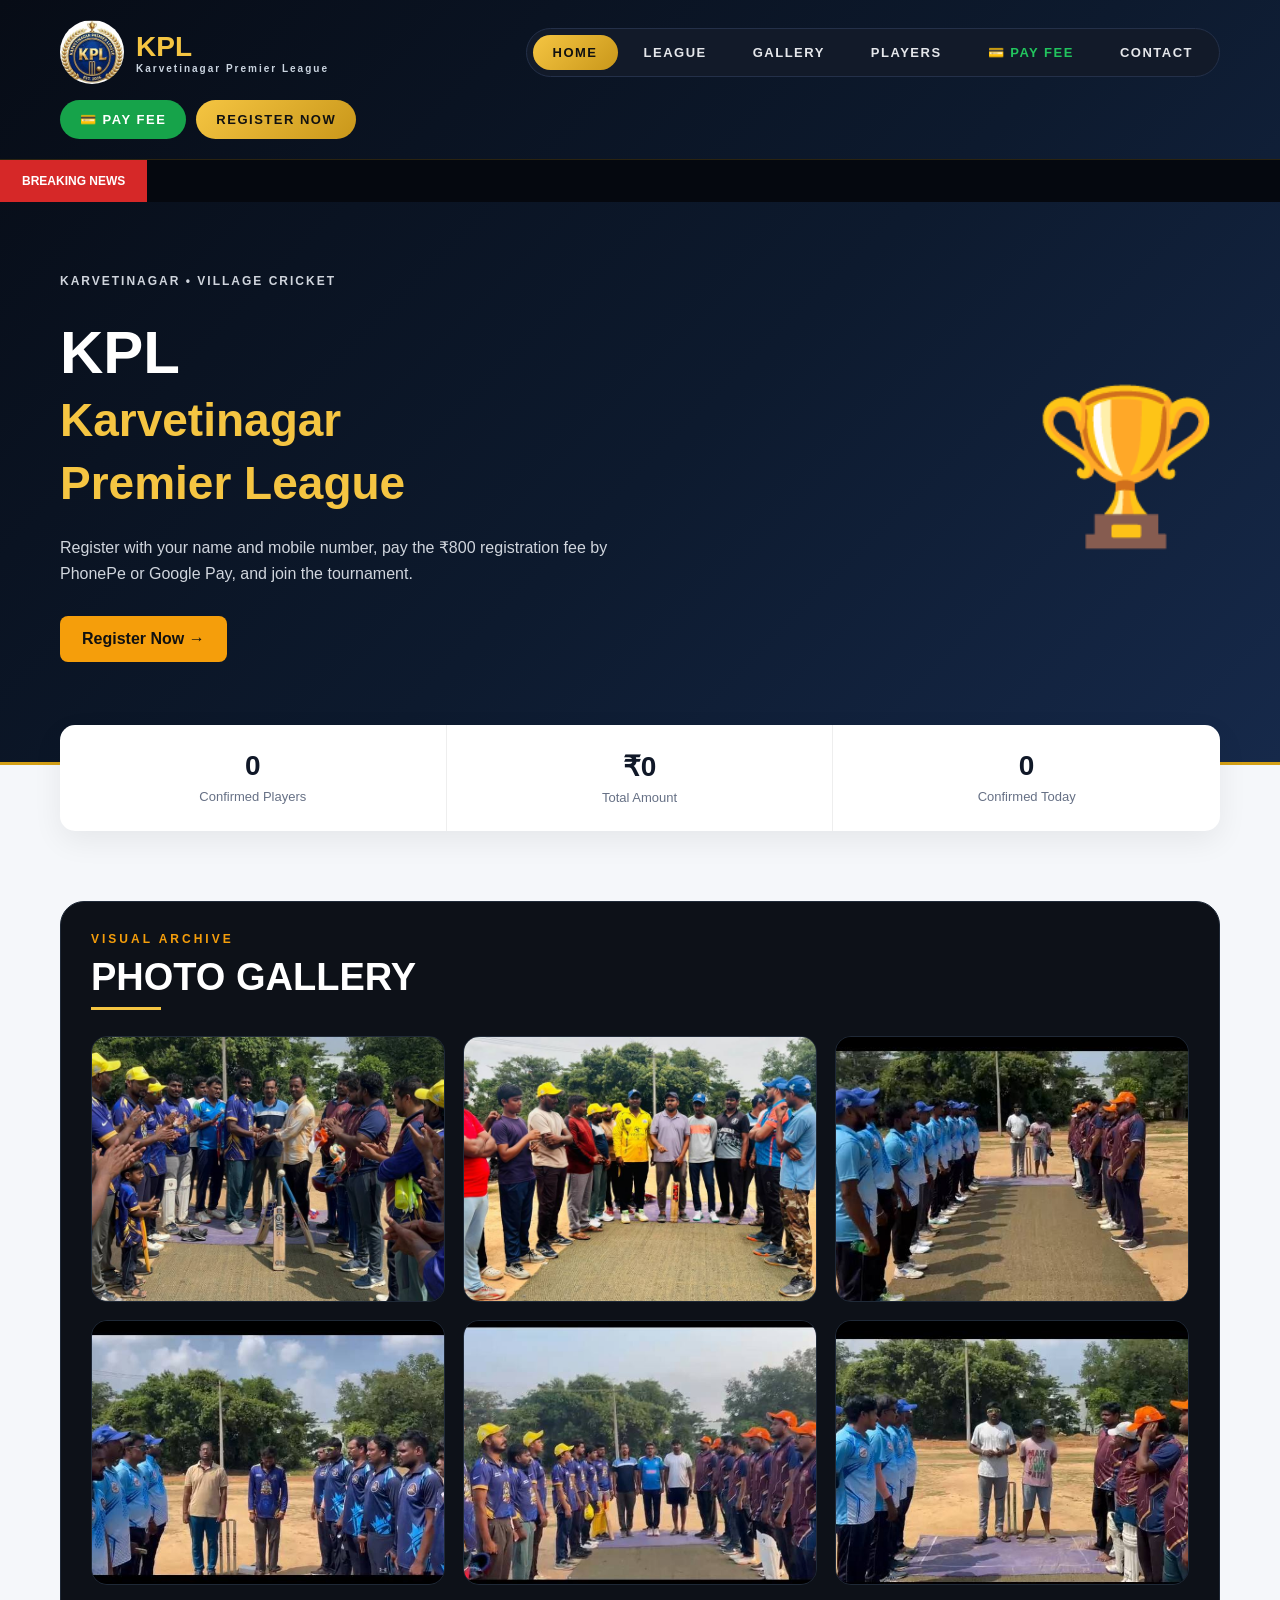
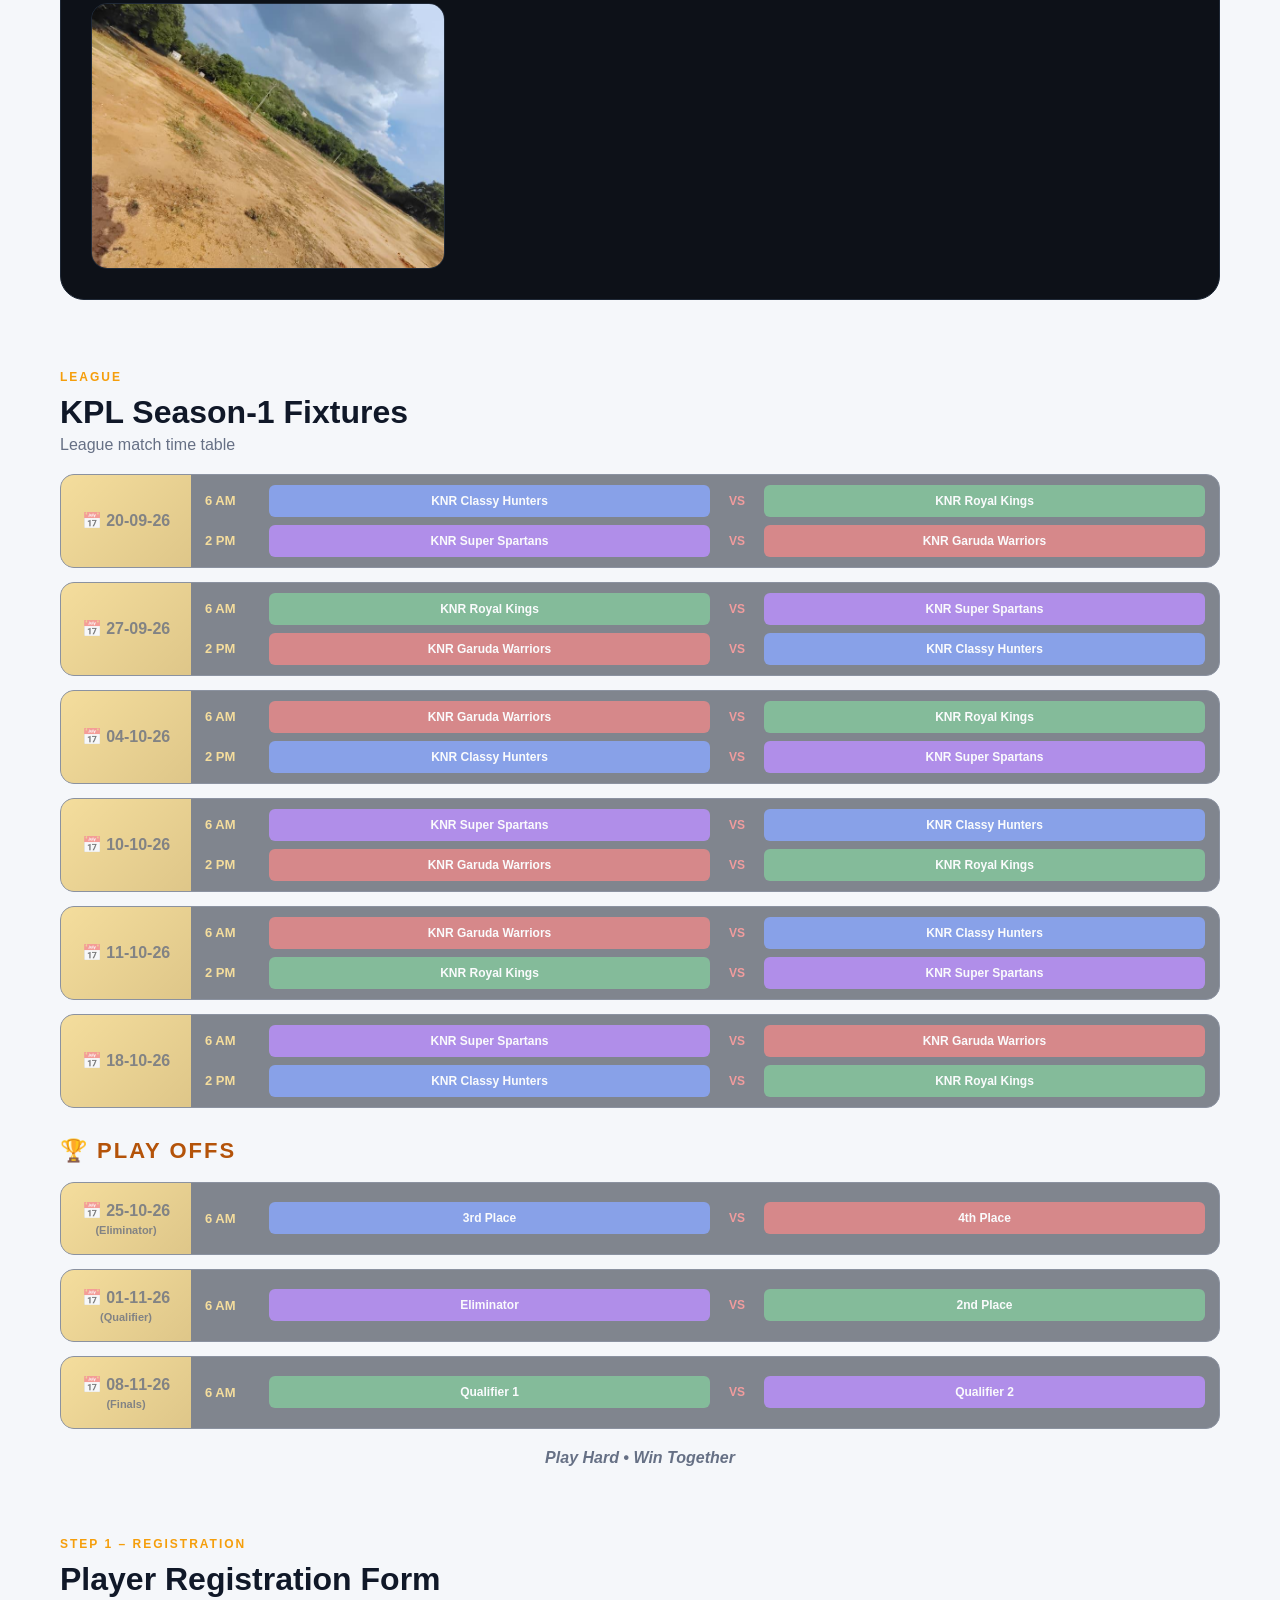
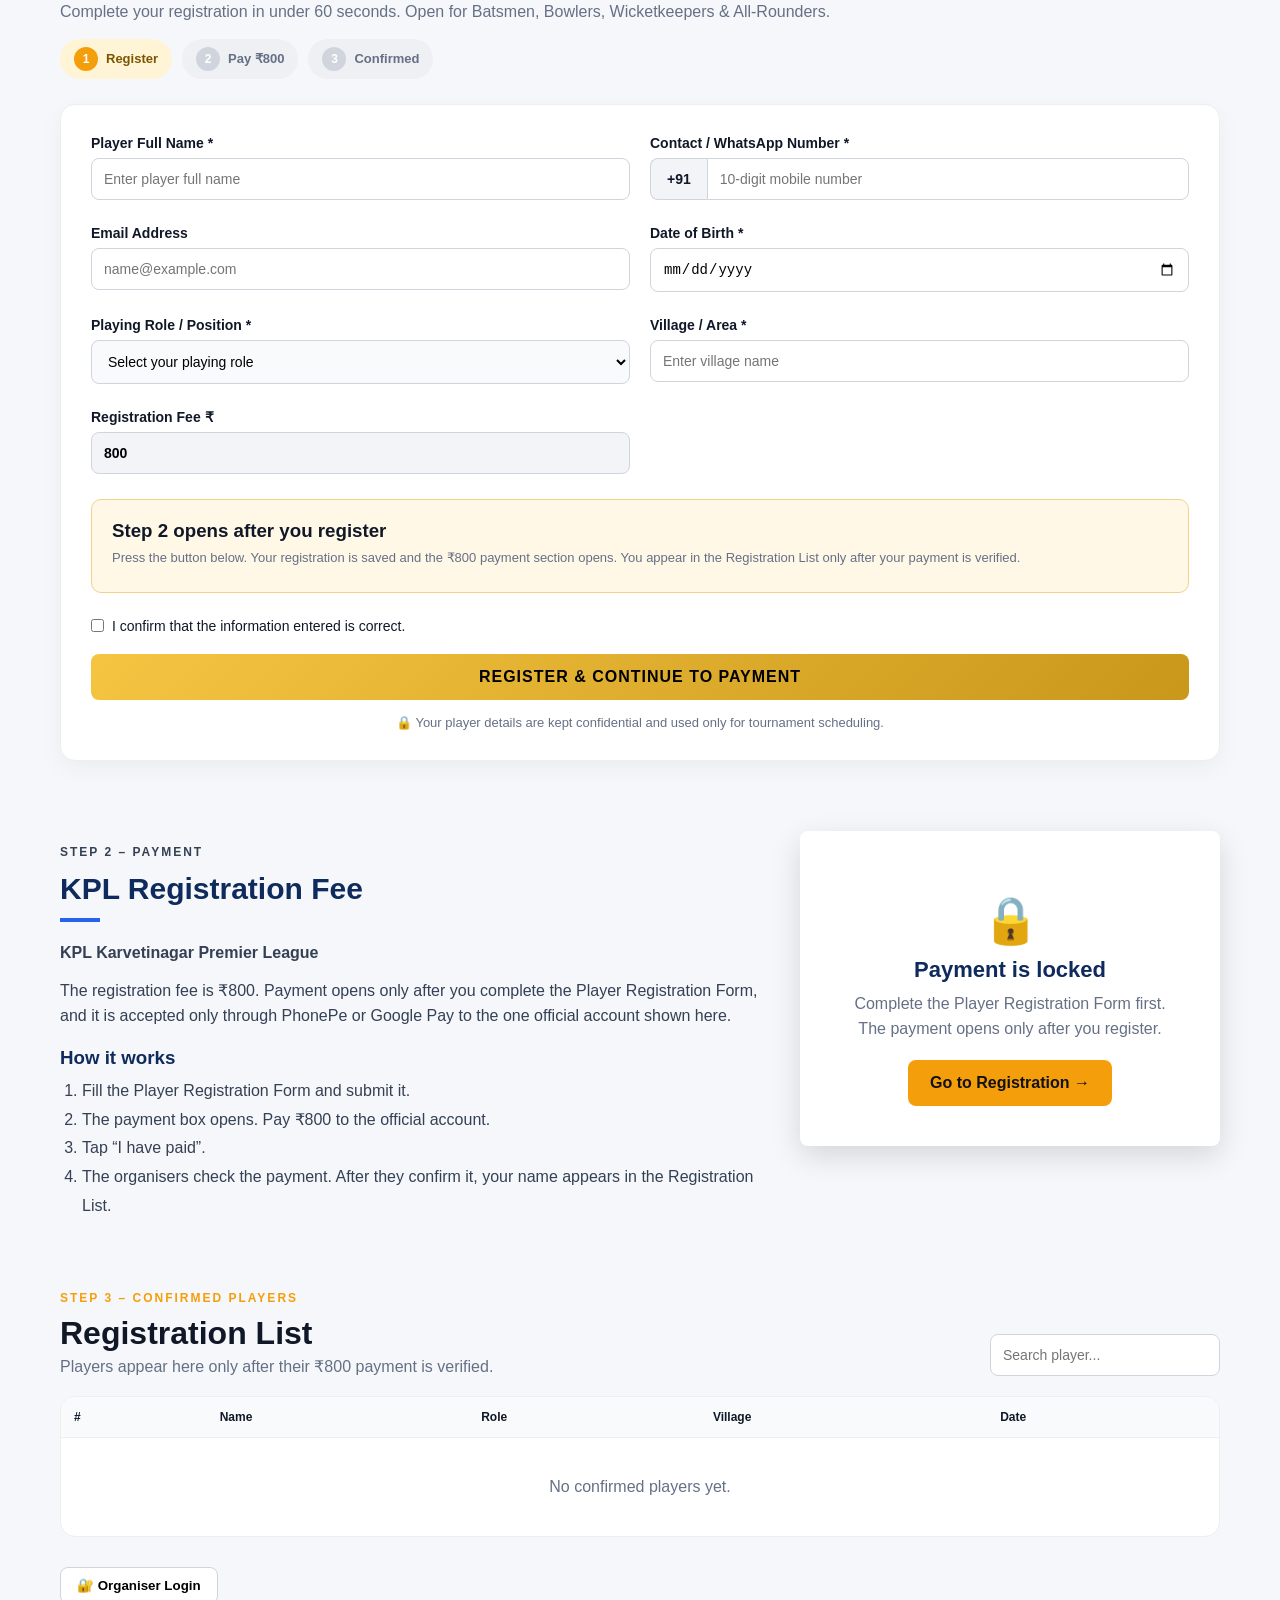
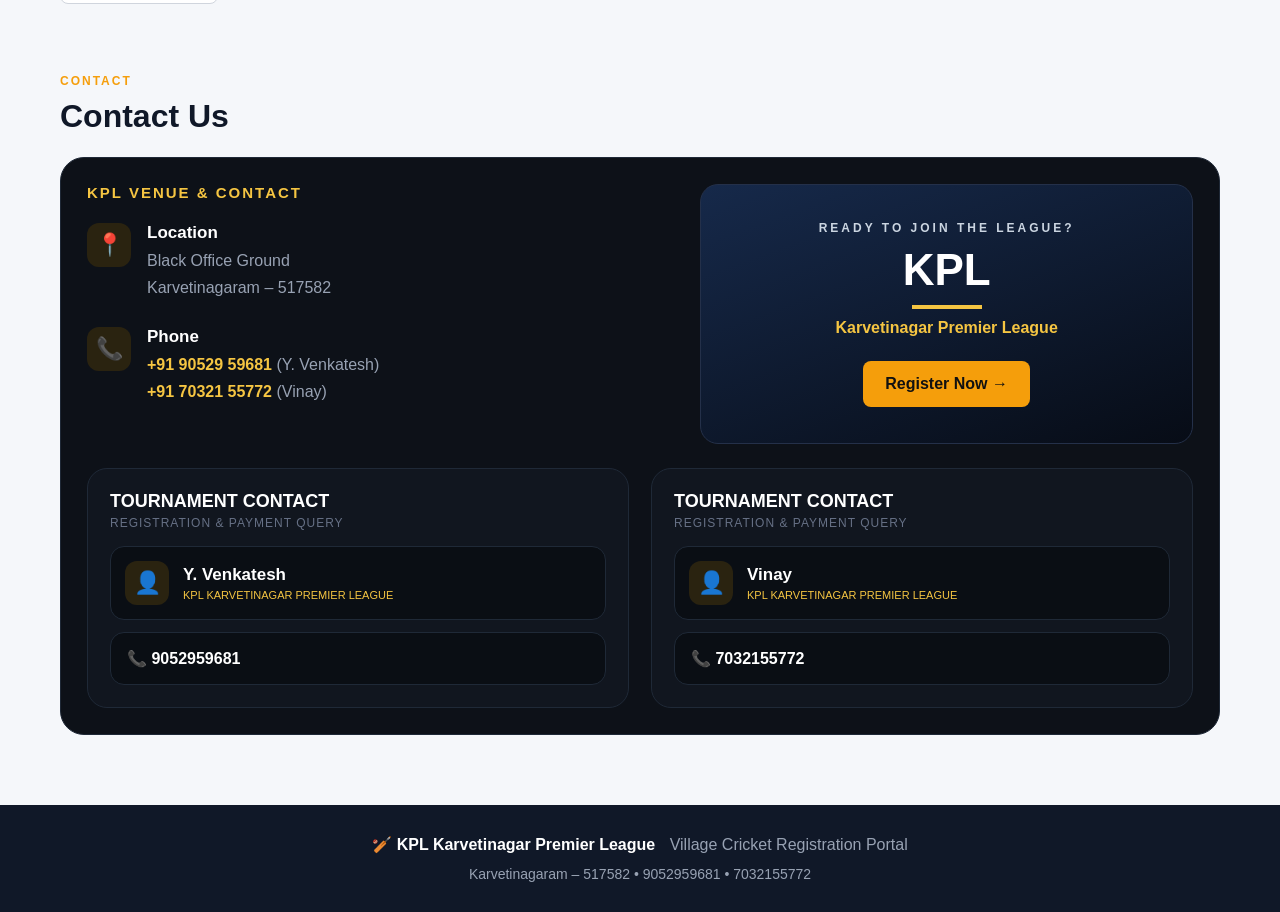
==== index.html @ 41bec718 "Add files via upload" ====
<!DOCTYPE html>
<html lang="en">
<head>
  <meta charset="UTF-8">
  <meta name="viewport" content="width=device-width, initial-scale=1.0">
  <title>KPL Karvetinagar Premier League</title>
  <meta name="description" content="KPL Karvetinagar Premier League - village cricket tournament registration, fixtures and photo gallery.">
  <meta name="theme-color" content="#070c16">
  <link rel="preconnect" href="https://cdnjs.cloudflare.com" crossorigin>
  <link rel="preconnect" href="https://cdn.jsdelivr.net" crossorigin>
  <link rel="stylesheet" href="styles.css">
</head>

<body>

<a class="skip" href="#register">Skip to registration</a>

<noscript>
  <p style="padding:14px;background:#fee2e2;color:#7f1d1d;text-align:center">
    Please turn on JavaScript to use the registration and payment pages.
  </p>
</noscript>

<header class="hero" id="top">
  <nav>
    <div class="logo">
      <img class="logo-img" src="[data-uri]" alt="KPL logo">
      <div>
        <span>KPL</span>
        <small>Karvetinagar Premier League</small>
      </div>
    </div>

    <div class="menu">
      <a href="#top" class="active">HOME</a>
      <a href="#league">LEAGUE</a>
      <a href="#gallery">GALLERY</a>
      <a href="#players">PLAYERS</a>
      <a href="#payment" class="pay-link">💳 PAY FEE</a>
      <a href="#contact">CONTACT</a>
    </div>

    <div class="nav-actions">
      <a href="#payment" class="nav-btn pay">💳 PAY FEE</a>
      <a href="#register" class="nav-btn">REGISTER NOW</a>
    </div>
  </nav>

  <div class="ticker">
    <span class="ticker-label">BREAKING NEWS</span>
    <div class="ticker-track">
      <span>KPL Karvetinagar Premier League registrations are open. Registration fee ₹800. Register now and join the tournament!</span>
    </div>
  </div>

  <div class="hero-content">
    <div>
      <p class="tag">KARVETINAGAR • VILLAGE CRICKET</p>

      <h1>
        KPL<br>
        <span>Karvetinagar<br>Premier League</span>
      </h1>

      <p>
        Register with your name and mobile number, pay the
        ₹800 registration fee by PhonePe or Google Pay,
        and join the tournament.
      </p>

      <a href="#register" class="btn">Register Now →</a>
    </div>

    <div class="trophy">🏆</div>
  </div>
</header>


<main>

  <!-- Statistics -->

  <section class="stats">

    <div>
      <strong id="playerCount">0</strong>
      <span>Confirmed Players</span>
    </div>

    <div>
      <strong id="totalAmount">₹0</strong>
      <span>Total Amount</span>
    </div>

    <div>
      <strong id="todayCount">0</strong>
      <span>Confirmed Today</span>
    </div>

  </section>


  <!-- Photo Gallery -->

  <section id="gallery" class="section">

    <div class="gallery-wrap">

      <p class="tag">VISUAL ARCHIVE</p>

      <h2>PHOTO GALLERY</h2>

      <div class="g-line"></div>

      <div class="gallery-grid" id="galleryGrid"></div>

    </div>

  </section>


  <!-- League Fixtures -->

  <section id="league" class="section fixtures">

    <p class="tag">LEAGUE</p>

    <h2>KPL Season-1 Fixtures</h2>

    <p class="description">League match time table</p>

    <div class="fx-list">
      <div class="fx-day" data-date="2026-09-20">
        <div class="fx-date">📅 20-09-26</div>
        <div class="fx-matches"><div class="match"><span class="time">6 AM</span><span class="team blue">KNR Classy Hunters</span><span class="vs">VS</span><span class="team green">KNR Royal Kings</span></div><div class="match"><span class="time">2 PM</span><span class="team purple">KNR Super Spartans</span><span class="vs">VS</span><span class="team red">KNR Garuda Warriors</span></div></div>
      </div>
      <div class="fx-day" data-date="2026-09-27">
        <div class="fx-date">📅 27-09-26</div>
        <div class="fx-matches"><div class="match"><span class="time">6 AM</span><span class="team green">KNR Royal Kings</span><span class="vs">VS</span><span class="team purple">KNR Super Spartans</span></div><div class="match"><span class="time">2 PM</span><span class="team red">KNR Garuda Warriors</span><span class="vs">VS</span><span class="team blue">KNR Classy Hunters</span></div></div>
      </div>
      <div class="fx-day" data-date="2026-10-04">
        <div class="fx-date">📅 04-10-26</div>
        <div class="fx-matches"><div class="match"><span class="time">6 AM</span><span class="team red">KNR Garuda Warriors</span><span class="vs">VS</span><span class="team green">KNR Royal Kings</span></div><div class="match"><span class="time">2 PM</span><span class="team blue">KNR Classy Hunters</span><span class="vs">VS</span><span class="team purple">KNR Super Spartans</span></div></div>
      </div>
      <div class="fx-day" data-date="2026-10-10">
        <div class="fx-date">📅 10-10-26</div>
        <div class="fx-matches"><div class="match"><span class="time">6 AM</span><span class="team purple">KNR Super Spartans</span><span class="vs">VS</span><span class="team blue">KNR Classy Hunters</span></div><div class="match"><span class="time">2 PM</span><span class="team red">KNR Garuda Warriors</span><span class="vs">VS</span><span class="team green">KNR Royal Kings</span></div></div>
      </div>
      <div class="fx-day" data-date="2026-10-11">
        <div class="fx-date">📅 11-10-26</div>
        <div class="fx-matches"><div class="match"><span class="time">6 AM</span><span class="team red">KNR Garuda Warriors</span><span class="vs">VS</span><span class="team blue">KNR Classy Hunters</span></div><div class="match"><span class="time">2 PM</span><span class="team green">KNR Royal Kings</span><span class="vs">VS</span><span class="team purple">KNR Super Spartans</span></div></div>
      </div>
      <div class="fx-day" data-date="2026-10-18">
        <div class="fx-date">📅 18-10-26</div>
        <div class="fx-matches"><div class="match"><span class="time">6 AM</span><span class="team purple">KNR Super Spartans</span><span class="vs">VS</span><span class="team red">KNR Garuda Warriors</span></div><div class="match"><span class="time">2 PM</span><span class="team blue">KNR Classy Hunters</span><span class="vs">VS</span><span class="team green">KNR Royal Kings</span></div></div>
      </div>
    </div>

    <h3 class="fx-title">🏆 PLAY OFFS</h3>

    <div class="fx-list">
      <div class="fx-day" data-date="2026-10-25">
        <div class="fx-date">📅 25-10-26<small>(Eliminator)</small></div>
        <div class="fx-matches"><div class="match"><span class="time">6 AM</span><span class="team blue">3rd Place</span><span class="vs">VS</span><span class="team red">4th Place</span></div></div>
      </div>
      <div class="fx-day" data-date="2026-11-01">
        <div class="fx-date">📅 01-11-26<small>(Qualifier)</small></div>
        <div class="fx-matches"><div class="match"><span class="time">6 AM</span><span class="team purple">Eliminator</span><span class="vs">VS</span><span class="team green">2nd Place</span></div></div>
      </div>
      <div class="fx-day" data-date="2026-11-08">
        <div class="fx-date">📅 08-11-26<small>(Finals)</small></div>
        <div class="fx-matches"><div class="match"><span class="time">6 AM</span><span class="team green">Qualifier 1</span><span class="vs">VS</span><span class="team purple">Qualifier 2</span></div></div>
      </div>
    </div>

    <p class="fx-foot">Play Hard • Win Together</p>

  </section>


  <!-- Registration -->

  <section id="register" class="section">

    <p class="tag">STEP 1 – REGISTRATION</p>

    <h2>Player Registration Form</h2>

    <p class="description">
      Complete your registration in under 60 seconds. Open for Batsmen, Bowlers, Wicketkeepers &amp; All-Rounders.
    </p>

    <ol class="stepper" aria-label="Registration steps">
      <li id="stepReg" class="active"><span>1</span> Register</li>
      <li id="stepPay"><span>2</span> Pay ₹800</li>
      <li id="stepDone"><span>3</span> Confirmed</li>
    </ol>


    <div class="card">

      <form id="registrationForm">

        <div class="form-grid">

          <div>
            <label for="name">Player Full Name *</label>
            <input type="text" id="name" placeholder="Enter player full name" autocomplete="name" maxlength="60" required>
            <small class="field-error" id="err-name"></small>
          </div>

          <div>
            <label for="mobile">Contact / WhatsApp Number *</label>
            <div class="phone-row">
              <span class="prefix">+91</span>
              <input type="tel" id="mobile" maxlength="12" inputmode="numeric" placeholder="10-digit mobile number" autocomplete="tel-national" required>
            </div>
            <small class="field-error" id="err-mobile"></small>
          </div>

          <div>
            <label for="email">Email Address</label>
            <input type="email" id="email" placeholder="name@example.com" autocomplete="email" maxlength="80">
            <small class="field-error" id="err-email"></small>
          </div>

          <div>
            <label for="dob">Date of Birth *</label>
            <input type="date" id="dob" autocomplete="bday" required>
            <small class="field-error" id="err-dob"></small>
          </div>

          <div>
            <label for="role">Playing Role / Position *</label>
            <select id="role" required>
              <option value="">Select your playing role</option>
              <option>Batsman</option>
              <option>Bowler</option>
              <option>Wicketkeeper</option>
              <option>All-Rounder</option>
            </select>
            <small class="field-error" id="err-role"></small>
          </div>

          <div>
            <label for="village">Village / Area *</label>
            <input type="text" id="village" placeholder="Enter village name" maxlength="60" required>
            <small class="field-error" id="err-village"></small>
          </div>

          <div>
            <label for="amount">Registration Fee ₹</label>
            <input type="number" id="amount" value="800" readonly>
          </div>

          <div class="hp" aria-hidden="true">
            <label for="website">Leave this empty</label>
            <input type="text" id="website" tabindex="-1" autocomplete="off">
          </div>

        </div>


        <div class="payment-box">

          <h3>Step 2 opens after you register</h3>

          <p>
            Press the button below. Your registration is saved and
            the ₹800 payment section opens. You appear in the
            Registration List only after your payment is verified.
          </p>

        </div>


        <label class="checkbox">

          <input
            type="checkbox"
            id="confirm"
            required
          >

          I confirm that the information entered
          is correct.

        </label>


        <button
          type="submit"
          class="submit-btn"
        >
          REGISTER &amp; CONTINUE TO PAYMENT
        </button>


        <p id="message" role="status" aria-live="polite"></p>

        <p class="privacy">🔒 Your player details are kept confidential and used only for tournament scheduling.</p>

      </form>

    </div>

  </section>


  <!-- Payment -->

  <section id="payment" class="section">

    <div class="pay-layout">

      <div class="pay-info">

        <p class="tag">STEP 2 – PAYMENT</p>
        <h2>KPL Registration Fee</h2>
        <div class="bar"></div>

        <p><strong>KPL Karvetinagar Premier League</strong></p>

        <p>
          The registration fee is ₹800. Payment opens only after
          you complete the Player Registration Form, and it is
          accepted only through PhonePe or Google Pay to the one
          official account shown here.
        </p>

        <h3>How it works</h3>

        <ol>
          <li>Fill the Player Registration Form and submit it.</li>
          <li>The payment box opens. Pay ₹800 to the official account.</li>
          <li>Tap “I have paid”.</li>
          <li>The organisers check the payment. After they confirm it,
              your name appears in the Registration List.</li>
        </ol>

      </div>


      <div class="pay-card">

        <div id="payLocked" class="pay-locked">
          <div class="lock">🔒</div>
          <h3>Payment is locked</h3>
          <p>Complete the Player Registration Form first. The payment opens only after you register.</p>
          <a href="#register" class="btn">Go to Registration →</a>
        </div>

        <div id="payOpen" class="hide">

          <h3>Payment Details</h3>
          <div class="bar"></div>

          <div class="pay-row">
            <label>Player</label>
            <input type="text" id="payName" readonly>
          </div>

          <div class="pay-row">
            <label>Phone</label>
            <input type="text" id="payPhone" readonly>
          </div>

          <div class="pay-row">
            <label>Amount</label>
            <input type="text" value="₹800.00" readonly>
          </div>

          <div class="pay-foot">
            <div class="pay-logos">
              <span>UPI</span>
              <span>PhonePe</span>
              <span>Google Pay</span>
            </div>
            <button type="button" id="payNow">Pay ₹800.00</button>
          </div>

          <div class="pay-alt">

            <p>Or pay with:</p>

            <div class="pay-buttons">
              <a href="#" id="payPhonePe" class="pay-btn phonepe">PhonePe</a>
              <a href="#" id="payGPay" class="pay-btn gpay">Google Pay</a>
            </div>

            <div class="qr-wrap">
              <img src="[data-uri]" alt="PhonePe QR - K VANITHA" width="160" height="160">
              <p>
                Account: <strong>K VANITHA</strong><br>
                UPI ID: <strong>9100399367@axl</strong>
                <button type="button" id="copyUpi" class="copy-btn">Copy</button><br>
                Amount: <strong>₹800</strong>
              </p>
            </div>

            <div class="utr-box">
              <label for="payUtr">Transaction ID / UTR *</label>
              <input type="text" id="payUtr" placeholder="Shown in PhonePe / Google Pay after payment" maxlength="30" autocomplete="off">
              <small class="field-error" id="err-payUtr"></small>
            </div>

            <button type="button" id="paidBtn" class="paid-btn">✅ I have paid ₹800</button>

          </div>

        </div>

        <div id="payDone" class="hide pay-locked">
          <div class="lock">✅</div>
          <h3 id="payDoneTitle">Payment submitted</h3>
          <p id="payDoneText"></p>
          <button type="button" id="newBtn" class="btn plain">Register another player</button>
        </div>

      </div>

    </div>

  </section>


  <!-- Registered Players -->

  <section id="players" class="section">

    <div class="list-header">

      <div>
        <p class="tag">STEP 3 – CONFIRMED PLAYERS</p>
        <h2>Registration List</h2>
        <p class="description">Players appear here only after their ₹800 payment is verified.</p>
      </div>

      <div class="actions">
        <input type="text" id="search" placeholder="Search player...">
      </div>

    </div>

    <div class="table-card">

      <table>
        <thead>
          <tr>
            <th>#</th>
            <th>Name</th>
            <th>Role</th>
            <th>Village</th>
            <th>Date</th>
          </tr>
        </thead>
        <tbody id="playerTable"></tbody>
      </table>

      <div id="empty">No confirmed players yet.</div>

    </div>


    <div class="org-box">

      <button type="button" id="orgBtn" class="org-btn">🔐 Organiser Login</button>

      <div id="orgPanel" class="hide">

        <h3>Organiser: verify payments</h3>
        <p class="description">Click “Confirm Paid” only after you see the ₹800 payment in your PhonePe / Google Pay app.</p>

        <div class="table-card">
          <table>
            <thead>
              <tr>
                <th>Name</th>
                <th>Mobile</th>
                <th>Village</th>
                <th>Role</th>
                <th>UTR</th>
                <th>Status</th>
                <th>Action</th>
              </tr>
            </thead>
            <tbody id="orgTable"></tbody>
          </table>
          <div id="orgEmpty">No registrations yet.</div>
        </div>

        <div class="org-actions">
          <button type="button" id="exportBtn" class="org-btn">Export CSV</button>
          <button type="button" id="orgLogout" class="org-btn">Logout</button>
        </div>

      </div>

    </div>

  </section>


  <!-- Contact -->

  <section id="contact" class="section">

    <p class="tag">CONTACT</p>

    <h2>Contact Us</h2>

    <div class="contact-wrap">

      <div class="contact-top">

        <div class="contact-info">

          <h3>KPL VENUE &amp; CONTACT</h3>

          <div class="c-item">
            <span class="c-icon">📍</span>
            <div>
              <strong>Location</strong>
              <p>Black Office Ground<br>Karvetinagaram – 517582</p>
            </div>
          </div>

          <div class="c-item">
            <span class="c-icon">📞</span>
            <div>
              <strong>Phone</strong>
              <p>
                <a href="tel:+919052959681">+91 90529 59681</a> (Y. Venkatesh)<br>
                <a href="tel:+917032155772">+91 70321 55772</a> (Vinay)
              </p>
            </div>
          </div>

        </div>

        <div class="contact-cta">
          <p>READY TO JOIN THE LEAGUE?</p>
          <h3>KPL</h3>
          <div class="cta-line"></div>
          <span>Karvetinagar Premier League</span>
          <a href="#register" class="btn">Register Now →</a>
        </div>

      </div>

      <div class="contact-people">

        <div class="person-card">
          <h4>TOURNAMENT CONTACT</h4>
          <small>REGISTRATION &amp; PAYMENT QUERY</small>
          <div class="person"><span class="c-icon">👤</span><div><strong>Y. Venkatesh</strong><small>KPL KARVETINAGAR PREMIER LEAGUE</small></div></div>
          <a class="call" href="tel:+919052959681">📞 9052959681</a>
        </div>

        <div class="person-card">
          <h4>TOURNAMENT CONTACT</h4>
          <small>REGISTRATION &amp; PAYMENT QUERY</small>
          <div class="person"><span class="c-icon">👤</span><div><strong>Vinay</strong><small>KPL KARVETINAGAR PREMIER LEAGUE</small></div></div>
          <a class="call" href="tel:+917032155772">📞 7032155772</a>
        </div>

      </div>

    </div>

  </section>


</main>


<footer>

  🏏 <strong>KPL Karvetinagar Premier League</strong>

  <span>
    Village Cricket Registration Portal
  </span>

  <p class="contact-line">
    Karvetinagaram – 517582 • 9052959681 • 7032155772
  </p>

</footer>


<div id="lightbox" class="lightbox"><img id="lightboxImg" alt="KPL photo"></div>

<div id="confirmModal" class="modal hide" role="dialog" aria-modal="true" aria-labelledby="confirmTitle">
  <div class="modal-box">
    <h3 id="confirmTitle">Confirm</h3>
    <div id="confirmBody"></div>
    <div class="modal-actions">
      <button type="button" id="confirmNo" class="m-no">Cancel</button>
      <button type="button" id="confirmYes" class="m-yes">Confirm</button>
    </div>
  </div>
</div>

<div id="toast" class="toast" role="status" aria-live="polite">
  <svg class="toast-check" viewBox="0 0 52 52" aria-hidden="true">
    <circle cx="26" cy="26" r="23" fill="none" stroke="#22c55e" stroke-width="4"/>
    <path d="M15 27l8 8 15-17" fill="none" stroke="#22c55e" stroke-width="4" stroke-linecap="round" stroke-linejoin="round"/>
  </svg>
  <div>
    <strong id="toastTitle"></strong>
    <span id="toastText"></span>
  </div>
</div>

<script src="gallery.js"></script>
<script src="main.js"></script>
<script src="ux.js"></script>

</body>
</html>
---- styles.css ----
* {
  box-sizing: border-box;
  margin: 0;
  padding: 0;
}

body {
  font-family: Arial, sans-serif;
  background: #f5f7fa;
  color: #101828;
}


/* HERO */

.hero {
  background: linear-gradient(
    135deg,
    #08111f,
    #1b3048,
    #294d68
  );

  color: white;
}

nav {
  max-width: 1200px;
  margin: auto;

  padding: 20px;

  display: flex;
  justify-content: space-between;
  align-items: center;
}

.logo {
  font-size: 24px;
  font-weight: bold;
}

.logo span {
  font-size: 28px;
}

.logo small {
  display: block;

  margin-left: 35px;

  font-size: 10px;

  letter-spacing: 2px;

  color: #cbd5e1;
}

.nav-btn {
  background: #f59e0b;

  color: #111;

  padding: 12px 20px;

  border-radius: 8px;

  text-decoration: none;

  font-weight: bold;
}


.hero-content {
  max-width: 1200px;

  margin: auto;

  padding: 70px 20px 100px;

  display: flex;

  justify-content: space-between;

  align-items: center;
}

.tag {
  color: #f59e0b;

  font-size: 12px;

  font-weight: bold;

  letter-spacing: 2px;

  margin-bottom: 10px;
}

.hero h1 {
  font-size: 65px;

  line-height: 1;

  margin-bottom: 25px;
}

.hero h1 span {
  color: #fbbf24;
}

.hero-content p {
  max-width: 600px;

  color: #d0d5dd;

  line-height: 1.6;

  margin-bottom: 30px;
}

.btn {
  display: inline-block;

  background: #f59e0b;

  color: #111;

  padding: 14px 22px;

  border-radius: 8px;

  text-decoration: none;

  font-weight: bold;
}

.trophy {
  font-size: 150px;
}


/* MAIN */

main {
  max-width: 1200px;

  margin: auto;

  padding: 0 20px 70px;
}


/* STATS */

.stats {
  margin-top: -40px;

  background: white;

  border-radius: 15px;

  display: grid;

  grid-template-columns: repeat(3, 1fr);

  box-shadow: 0 10px 30px #0001;
}

.stats div {
  text-align: center;

  padding: 25px;

  border-right: 1px solid #eee;
}

.stats div:last-child {
  border: none;
}

.stats strong {
  display: block;

  font-size: 28px;

  margin-bottom: 5px;
}

.stats span {
  color: #667085;

  font-size: 13px;
}


/* SECTION */

.section {
  padding-top: 70px;
}

.section h2 {
  font-size: 32px;

  margin-bottom: 5px;
}

.description {
  color: #667085;
}


/* CARD */

.card {
  background: white;

  padding: 30px;

  border-radius: 15px;

  margin-top: 25px;

  border: 1px solid #eee;

  box-shadow: 0 8px 25px #0000000b;
}


/* FORM */

.form-grid {
  display: grid;

  grid-template-columns: 1fr 1fr;

  gap: 20px;
}

.form-grid .full {
  grid-column: 1 / -1;
}

label {
  display: block;

  font-weight: bold;

  font-size: 14px;

  margin-bottom: 7px;
}

input {
  width: 100%;

  padding: 12px;

  border: 1px solid #d0d5dd;

  border-radius: 8px;

  outline: none;

  font-size: 14px;
}

input:focus {
  border-color: #f59e0b;
}


/* PAYMENT */

.payment-box {
  background: #fff8e7;

  border: 1px solid #f2d28a;

  border-radius: 10px;

  padding: 20px;

  margin: 25px 0;
}

.payment-box h3 {
  margin-bottom: 8px;
}

.payment-box p {
  color: #667085;

  font-size: 13px;

  margin-bottom: 7px;
}

.payment-box strong {
  color: #9a6700;

  font-size: 13px;
}


.checkbox {
  display: flex;

  align-items: center;

  gap: 8px;

  font-weight: normal;

  margin-bottom: 20px;
}

.checkbox input {
  width: auto;
}


.submit-btn {
  width: 100%;

  padding: 14px;

  background: #f59e0b;

  border: none;

  border-radius: 8px;

  font-weight: bold;

  font-size: 16px;

  cursor: pointer;
}


/* MESSAGE */

#message {
  text-align: center;

  margin-top: 15px;

  font-weight: bold;
}


/* LIST */

.list-header {
  display: flex;

  justify-content: space-between;

  align-items: end;

  gap: 20px;
}

.actions {
  display: flex;

  gap: 8px;
}

.actions input {
  min-width: 230px;
}

.actions button {
  padding: 10px 14px;

  border: 1px solid #ddd;

  background: white;

  border-radius: 8px;

  font-weight: bold;

  cursor: pointer;
}

.actions .danger {
  color: #dc2626;
}


/* TABLE */

.table-card {
  background: white;

  margin-top: 20px;

  border-radius: 15px;

  overflow: auto;

  border: 1px solid #eee;
}

table {
  width: 100%;

  border-collapse: collapse;

  min-width: 950px;
}

th,
td {
  padding: 13px;

  border-bottom: 1px solid #eee;

  text-align: left;

  font-size: 13px;
}

th {
  background: #f8fafc;

  font-size: 12px;
}

.delete {
  background: #fee2e2;

  color: #b91c1c;

  border: none;

  padding: 6px 10px;

  border-radius: 6px;

  cursor: pointer;
}

#empty {
  text-align: center;

  padding: 40px;

  color: #667085;
}


/* FOOTER */

footer {
  background: #101828;

  color: white;

  text-align: center;

  padding: 30px;
}

footer span {
  color: #98a2b3;

  margin-left: 10px;
}


/* MOBILE */

@media (max-width: 700px) {

  .hero-content {
    padding: 50px 20px 80px;
  }

  .hero h1 {
    font-size: 44px;
  }

  .trophy {
    display: none;
  }

  .stats {
    grid-template-columns: 1fr;
  }

  .stats div {
    border-right: none;

    border-bottom: 1px solid #eee;
  }

  .form-grid {
    grid-template-columns: 1fr;
  }

  .form-grid .full {
    grid-column: auto;
  }

  .card {
    padding: 20px;
  }

  .list-header {
    display: block;
  }

  .actions {
    margin-top: 15px;
  }

  .actions input {
    min-width: 0;
  }

}

input[readonly] {
  background: #f2f4f7;
  font-weight: bold;
  cursor: not-allowed;
}

.pay-buttons {
  display: flex;
  gap: 10px;
  flex-wrap: wrap;
  margin: 12px 0;
}

.pay-btn {
  flex: 1;
  min-width: 150px;
  text-align: center;
  padding: 12px;
  border-radius: 8px;
  font-weight: bold;
  text-decoration: none;
  color: white;
}

.pay-btn.phonepe { background: #5f259f; }
.pay-btn.gpay { background: #1a73e8; }

.qr-wrap {
  display: flex;
  align-items: center;
  gap: 16px;
  margin: 14px 0;
  flex-wrap: wrap;
}

.qr-wrap img {
  background: white;
  padding: 6px;
  border-radius: 10px;
  border: 1px solid #eee;
}

.upi-box {
  margin: 14px 0;
  font-size: 15px;
  line-height: 1.7;
}


/* ===== DARK NAVY + GOLD HEADER ===== */

html { scroll-behavior: smooth; }

.hero {
  background: linear-gradient(135deg, #070c16, #0d1a2e 55%, #16294a);
  border-bottom: 3px solid #d4a017;
}

nav {
  gap: 16px;
  flex-wrap: wrap;
}

.logo span { color: #f5c542; }

.menu {
  display: flex;
  gap: 6px;
  background: #121a29;
  border: 1px solid #243049;
  border-radius: 999px;
  padding: 6px;
}

.menu a {
  color: #e5e7eb;
  text-decoration: none;
  font-size: 13px;
  font-weight: bold;
  letter-spacing: 1.5px;
  padding: 10px 20px;
  border-radius: 999px;
}

.menu a.active,
.menu a:hover {
  background: linear-gradient(135deg, #f5c542, #c9971a);
  color: #111;
}

.nav-btn {
  background: linear-gradient(135deg, #f5c542, #c9971a);
  border-radius: 999px;
  letter-spacing: 1.5px;
  font-size: 13px;
}

.ticker {
  display: flex;
  align-items: center;
  background: #05080f;
  border-top: 1px solid #2a2310;
  overflow: hidden;
}

.ticker-label {
  background: #d62828;
  color: white;
  font-weight: bold;
  font-size: 12px;
  padding: 14px 22px;
  white-space: nowrap;
  z-index: 1;
}

.ticker-track {
  flex: 1;
  overflow: hidden;
  white-space: nowrap;
}

.ticker-track span {
  display: inline-block;
  padding-left: 100%;
  color: #f1f5f9;
  font-style: italic;
  font-weight: bold;
  font-size: 14px;
  animation: tick 22s linear infinite;
}

@keyframes tick {
  to { transform: translateX(-100%); }
}

.hero h1 {
  font-size: 60px;
  line-height: 1.05;
}

.hero h1 span {
  color: #f5c542;
  font-size: 46px;
}

@media (max-width: 700px) {
  .menu { order: 3; width: 100%; justify-content: center; }
  .menu a { padding: 9px 12px; letter-spacing: 1px; }
  .hero h1 { font-size: 46px; }
  .hero h1 span { font-size: 32px; }
}


/* ===== LEAGUE FIXTURES ===== */

.fixtures .description { margin-bottom: 20px; }

.fx-list {
  display: grid;
  gap: 14px;
  margin-top: 18px;
}

.fx-day {
  display: grid;
  grid-template-columns: 130px 1fr;
  background: #0d1524;
  border: 1px solid #243049;
  border-radius: 14px;
  overflow: hidden;
}

.fx-date {
  background: linear-gradient(135deg, #f5c542, #c9971a);
  color: #111;
  font-weight: bold;
  padding: 18px 12px;
  display: flex;
  flex-direction: column;
  justify-content: center;
  align-items: center;
  text-align: center;
}

.fx-date small {
  font-size: 11px;
  margin-top: 4px;
}

.fx-matches {
  padding: 10px 14px;
  display: grid;
  gap: 8px;
}

.match {
  display: grid;
  grid-template-columns: 56px 1fr 38px 1fr;
  gap: 8px;
  align-items: center;
}

.time {
  color: #f5c542;
  font-weight: bold;
  font-size: 13px;
}

.vs {
  color: #ef4444;
  font-weight: bold;
  font-size: 12px;
  text-align: center;
}

.team {
  color: white;
  font-weight: bold;
  font-size: 12px;
  text-align: center;
  padding: 9px 6px;
  border-radius: 6px;
}

.team.blue { background: #1d4ed8; }
.team.green { background: #15803d; }
.team.purple { background: #6d28d9; }
.team.red { background: #b91c1c; }

.fx-title {
  margin-top: 30px;
  color: #b45309;
  font-size: 22px;
  letter-spacing: 2px;
}

.fx-foot {
  text-align: center;
  margin-top: 20px;
  font-style: italic;
  font-weight: bold;
  color: #667085;
}

.fx-day.past { opacity: .5; }

@media (max-width: 700px) {
  .fx-day { grid-template-columns: 1fr; }
  .fx-date { flex-direction: row; gap: 8px; padding: 10px; }
  .match { grid-template-columns: 50px 1fr 30px 1fr; gap: 5px; }
  .team { font-size: 10px; padding: 8px 3px; }
}


/* ===== REGISTRATION FORM ===== */

.phone-row { display: flex; }

.prefix {
  padding: 12px 16px;
  background: #f2f4f7;
  border: 1px solid #d0d5dd;
  border-right: none;
  border-radius: 8px 0 0 8px;
  font-weight: bold;
  font-size: 14px;
}

.phone-row input { border-radius: 0 8px 8px 0; }

select {
  width: 100%;
  padding: 12px;
  border: 1px solid #d0d5dd;
  border-radius: 8px;
  font-size: 14px;
  background: #f8fafc;
  outline: none;
}

select:focus { border-color: #f59e0b; }

.submit-btn {
  background: linear-gradient(135deg, #f5c542, #c9971a);
  text-transform: uppercase;
  letter-spacing: 1px;
}

.privacy {
  text-align: center;
  color: #667085;
  font-size: 13px;
  margin-top: 12px;
}


/* ===== PAYMENT DETAILS ===== */

.pay-layout {
  display: grid;
  grid-template-columns: 1fr 420px;
  gap: 40px;
  align-items: start;
}

.pay-info h2 { font-size: 30px; color: #0f2a5c; }
.pay-info h3 { margin: 18px 0 8px; color: #0f2a5c; }
.pay-info p { line-height: 1.6; margin-top: 12px; color: #344054; }
.pay-info ul, .pay-info ol { margin-left: 22px; line-height: 1.8; color: #344054; }

.bar {
  width: 40px;
  height: 4px;
  background: #2563eb;
  margin: 12px 0 18px;
}

.pay-card {
  background: white;
  border-radius: 8px;
  box-shadow: 0 10px 30px #0002;
  padding: 26px 26px 0;
  overflow: hidden;
}

.pay-card h3 { font-size: 22px; color: #0f2a5c; }

.pay-row {
  display: grid;
  grid-template-columns: 90px 1fr;
  align-items: center;
  gap: 10px;
  margin-bottom: 16px;
}

.pay-row label {
  font-weight: normal;
  color: #667085;
  margin: 0;
}

.pay-row input[readonly] { cursor: default; }

.pay-msg {
  color: #dc2626;
  font-size: 13px;
  min-height: 16px;
}

.pay-foot {
  display: flex;
  align-items: stretch;
  justify-content: space-between;
  background: #f4f6f9;
  margin: 10px -26px 0;
}

.pay-logos {
  display: flex;
  align-items: center;
  gap: 8px;
  padding: 0 16px;
  flex-wrap: wrap;
}

.pay-logos span {
  font-size: 11px;
  font-weight: bold;
  color: #475467;
  border: 1px solid #d0d5dd;
  border-radius: 4px;
  padding: 3px 6px;
  background: white;
}

.pay-foot button {
  border: none;
  background: linear-gradient(135deg, #f5c542, #c9971a);
  color: #111;
  font-size: 17px;
  font-weight: bold;
  padding: 20px 28px;
  cursor: pointer;
}

.pay-alt {
  padding: 18px 0 22px;
  font-size: 14px;
}

.pay-alt .pay-buttons { margin: 8px 0; }

@media (max-width: 800px) {
  .pay-layout { grid-template-columns: 1fr; gap: 24px; }
  .pay-row { grid-template-columns: 1fr; gap: 4px; }
  .pay-foot { flex-direction: column; }
  .pay-logos { padding: 12px 16px; }
}


/* ===== NAV: PAY FEE + REGISTER ===== */

.nav-actions {
  display: flex;
  gap: 10px;
  align-items: center;
}

.menu a.pay-link { color: #22c55e; }
.menu a.pay-link:hover { color: #111; }

.nav-btn.pay {
  background: #16a34a;
  color: white;
}

.contact-line {
  margin-top: 12px;
  color: #98a2b3;
  font-size: 14px;
}

@media (max-width: 700px) {
  .menu { flex-wrap: wrap; border-radius: 18px; }
  .nav-actions { width: 100%; justify-content: center; }
}


/* ===== CONTACT ===== */

.contact-wrap {
  background: #0d1118;
  border: 1px solid #1f2937;
  border-radius: 24px;
  padding: 26px;
  margin-top: 22px;
  color: #e5e7eb;
}

.contact-top {
  display: grid;
  grid-template-columns: 1.2fr 1fr;
  gap: 22px;
}

.contact-info h3 {
  color: #f5c542;
  letter-spacing: 2px;
  font-size: 15px;
  margin-bottom: 22px;
}

.c-item {
  display: flex;
  gap: 16px;
  margin-bottom: 26px;
}

.c-icon {
  font-size: 22px;
  width: 44px;
  height: 44px;
  flex: none;
  display: flex;
  align-items: center;
  justify-content: center;
  background: #2a2310;
  border-radius: 12px;
}

.c-item strong,
.person strong {
  color: white;
  font-size: 17px;
}

.c-item p {
  color: #98a2b3;
  line-height: 1.7;
  margin-top: 4px;
}

.c-item a { color: #f5c542; text-decoration: none; font-weight: bold; }

.contact-cta {
  border-radius: 18px;
  background: linear-gradient(160deg, #16294a, #070c16);
  border: 1px solid #243049;
  text-align: center;
  padding: 36px 20px;
  display: flex;
  flex-direction: column;
  align-items: center;
  justify-content: center;
  gap: 10px;
}

.contact-cta p {
  letter-spacing: 3px;
  font-size: 12px;
  font-weight: bold;
  color: #cbd5e1;
}

.contact-cta h3 { font-size: 44px; color: white; }

.cta-line { width: 70px; height: 4px; background: #f5c542; }

.contact-cta span { color: #f5c542; font-weight: bold; margin-bottom: 14px; }

.contact-people {
  display: grid;
  grid-template-columns: 1fr 1fr;
  gap: 22px;
  margin-top: 24px;
}

.person-card {
  background: #11161f;
  border: 1px solid #1f2937;
  border-radius: 20px;
  padding: 22px;
}

.person-card h4 { color: white; font-size: 18px; }

.person-card > small {
  display: block;
  color: #667085;
  letter-spacing: 1px;
  margin: 4px 0 16px;
  font-size: 12px;
}

.person {
  display: flex;
  gap: 14px;
  align-items: center;
  background: #0a0e14;
  border: 1px solid #1f2937;
  border-radius: 14px;
  padding: 14px;
}

.person small {
  display: block;
  color: #f5c542;
  font-size: 11px;
  margin-top: 4px;
}

.call {
  display: block;
  margin-top: 12px;
  background: #0a0e14;
  border: 1px solid #1f2937;
  border-radius: 14px;
  padding: 16px;
  color: white;
  font-weight: bold;
  text-decoration: none;
}

@media (max-width: 800px) {
  .contact-top,
  .contact-people { grid-template-columns: 1fr; }
}


/* ===== PHOTO GALLERY ===== */

.logo {
  display: flex;
  align-items: center;
  gap: 12px;
}

.logo-img {
  width: 64px;
  height: 64px;
  border-radius: 50%;
  object-fit: cover;
  background: white;
}

.logo small { margin-left: 0; }

.gallery-wrap {
  background: #0d1118;
  border: 1px solid #1f2937;
  border-radius: 24px;
  padding: 30px;
}

.gallery-wrap .tag { letter-spacing: 3px; }

.gallery-wrap h2 {
  color: white;
  font-size: 38px;
}

.g-line {
  width: 70px;
  height: 3px;
  background: #f5c542;
  margin: 8px 0 26px;
}

.gallery-grid {
  display: grid;
  grid-template-columns: repeat(3, 1fr);
  gap: 18px;
}

.gallery-grid img {
  width: 100%;
  aspect-ratio: 4 / 3;
  object-fit: cover;
  border-radius: 16px;
  border: 1px solid #1f2937;
  cursor: zoom-in;
  transition: transform .2s;
}

.gallery-grid img:hover { transform: scale(1.02); }

.lightbox {
  display: none;
  position: fixed;
  inset: 0;
  background: #000d;
  z-index: 100;
  align-items: center;
  justify-content: center;
  padding: 20px;
  cursor: zoom-out;
}

.lightbox.open { display: flex; }

.lightbox img {
  max-width: 100%;
  max-height: 100%;
  border-radius: 10px;
}

@media (max-width: 800px) {
  .gallery-grid { grid-template-columns: 1fr 1fr; gap: 10px; }
  .gallery-wrap { padding: 18px; }
  .gallery-wrap h2 { font-size: 28px; }
}

@media (max-width: 500px) {
  .gallery-grid { grid-template-columns: 1fr; }
}


/* ===== STRICT FLOW: LOCKED PAYMENT, ORGANISER ===== */

.hide { display: none !important; }

.pay-locked {
  text-align: center;
  padding: 36px 20px 40px;
}

.pay-locked .lock { font-size: 46px; }

.pay-locked h3 { margin: 10px 0 8px; }

.pay-locked p {
  color: #667085;
  line-height: 1.6;
  margin-bottom: 18px;
}

.btn.plain {
  border: none;
  cursor: pointer;
  font-size: 15px;
}

.paid-btn {
  width: 100%;
  margin-top: 14px;
  padding: 15px;
  border: none;
  border-radius: 8px;
  background: #16a34a;
  color: white;
  font-size: 16px;
  font-weight: bold;
  cursor: pointer;
}

.org-box { margin-top: 30px; }

.org-btn {
  padding: 10px 16px;
  border: 1px solid #d0d5dd;
  background: white;
  border-radius: 8px;
  font-weight: bold;
  cursor: pointer;
}

.org-actions {
  display: flex;
  gap: 10px;
  margin-top: 14px;
}

#orgPanel h3 { margin-bottom: 4px; }

.badge {
  display: inline-block;
  padding: 4px 8px;
  border-radius: 999px;
  font-size: 11px;
  font-weight: bold;
}

.badge.pending { background: #f2f4f7; color: #475467; }
.badge.submitted { background: #fef3c7; color: #92400e; }
.badge.paid { background: #dcfce7; color: #166534; }

button.ok {
  background: #dcfce7;
  color: #166534;
  border: none;
  padding: 6px 10px;
  border-radius: 6px;
  cursor: pointer;
  font-weight: bold;
}

#orgEmpty {
  text-align: center;
  padding: 30px;
  color: #667085;
}


/* ===== UX UPDATE: STEPS, ERRORS, MODAL, TOAST, 3D HERO, SCROLL ===== */

/* smooth scroll library needs the browser's own smooth scrolling off */
html.lenis,
html.lenis body {
  height: auto;
}

html.lenis {
  scroll-behavior: auto;
}

.lenis.lenis-stopped {
  overflow: hidden;
}

/* top scroll progress bar */
#scrollProgress {
  position: fixed;
  top: 0;
  left: 0;
  width: 100%;
  height: 3px;
  background: linear-gradient(90deg, #f5c542, #ef4444);
  transform-origin: 0 50%;
  transform: scaleX(0);
  z-index: 200;
  pointer-events: none;
}

/* keyboard users */
.skip {
  position: absolute;
  left: -999px;
  top: 8px;
  background: #f5c542;
  color: #111;
  padding: 10px 16px;
  border-radius: 8px;
  font-weight: bold;
  z-index: 300;
}

.skip:focus { left: 8px; }

a:focus-visible,
button:focus-visible,
input:focus-visible,
select:focus-visible {
  outline: 3px solid #f5c542;
  outline-offset: 2px;
}

/* hidden trap field against bots */
.hp {
  position: absolute !important;
  left: -9999px !important;
  width: 1px;
  height: 1px;
  overflow: hidden;
}

/* progress steps */
.stepper {
  list-style: none;
  display: flex;
  gap: 10px;
  margin: 18px 0 4px;
  padding: 0;
  flex-wrap: wrap;
}

.stepper li {
  display: flex;
  align-items: center;
  gap: 8px;
  padding: 8px 14px;
  border-radius: 999px;
  background: #eef0f4;
  color: #667085;
  font-size: 13px;
  font-weight: bold;
}

.stepper li span {
  width: 24px;
  height: 24px;
  border-radius: 50%;
  background: #d0d5dd;
  color: white;
  display: flex;
  align-items: center;
  justify-content: center;
  font-size: 12px;
}

.stepper li.active {
  background: #fff4d6;
  color: #7a5600;
}

.stepper li.active span { background: #f59e0b; }

.stepper li.done {
  background: #dcfce7;
  color: #166534;
}

.stepper li.done span {
  background: #16a34a;
  font-size: 0;
}

.stepper li.done span::after {
  content: "✓";
  font-size: 13px;
}

/* field errors */
.field-error {
  display: block;
  min-height: 0;
  margin-top: 5px;
  color: #dc2626;
  font-size: 12.5px;
  line-height: 1.4;
}

input.invalid,
select.invalid {
  border-color: #dc2626;
  background: #fff5f5;
}

.utr-box { margin-top: 18px; }

.utr-box label { margin-bottom: 6px; }

/* copy button next to the UPI ID */
.copy-btn {
  margin-left: 6px;
  padding: 2px 10px;
  border: 1px solid #d0d5dd;
  border-radius: 6px;
  background: white;
  font-size: 12px;
  font-weight: bold;
  cursor: pointer;
}

/* confirmation window */
.modal {
  position: fixed;
  inset: 0;
  background: rgba(7, 12, 22, 0.72);
  display: flex;
  align-items: center;
  justify-content: center;
  padding: 18px;
  z-index: 150;
}

.modal-box {
  background: white;
  border-radius: 16px;
  max-width: 440px;
  width: 100%;
  padding: 24px;
  box-shadow: 0 20px 60px #0006;
  max-height: 90vh;
  overflow: auto;
}

.modal-box h3 {
  font-size: 20px;
  margin-bottom: 12px;
  color: #0f2a5c;
}

.modal-box p {
  color: #475467;
  font-size: 14px;
  line-height: 1.6;
  margin-top: 12px;
}

.summary {
  display: grid;
  grid-template-columns: auto 1fr;
  gap: 6px 14px;
  background: #f8fafc;
  border: 1px solid #eef0f4;
  border-radius: 10px;
  padding: 12px 14px;
  font-size: 14px;
}

.summary dt { color: #667085; }

.summary dd {
  font-weight: bold;
  word-break: break-word;
}

.modal-actions {
  display: flex;
  gap: 10px;
  margin-top: 18px;
}

.modal-actions button {
  flex: 1;
  padding: 13px;
  border-radius: 10px;
  font-size: 15px;
  font-weight: bold;
  cursor: pointer;
}

.m-no {
  background: white;
  border: 1px solid #d0d5dd;
}

.m-yes {
  background: linear-gradient(135deg, #f5c542, #c9971a);
  border: none;
}

body.modal-open { overflow: hidden; }

/* toast with animated tick */
.toast {
  position: fixed;
  left: 50%;
  bottom: 22px;
  transform: translate(-50%, 140%);
  display: flex;
  align-items: center;
  gap: 12px;
  background: #0d1118;
  color: white;
  border: 1px solid #243049;
  border-radius: 14px;
  padding: 14px 18px;
  max-width: calc(100% - 28px);
  box-shadow: 0 12px 40px #0006;
  opacity: 0;
  transition: transform .4s ease, opacity .4s ease;
  z-index: 160;
  cursor: pointer;
}

.toast.show {
  transform: translate(-50%, 0);
  opacity: 1;
}

.toast strong { display: block; }

.toast span {
  color: #98a2b3;
  font-size: 13px;
}

.toast-check {
  width: 38px;
  height: 38px;
  flex: none;
}

.toast-check circle,
.toast-check path {
  stroke-dasharray: 160;
  stroke-dashoffset: 160;
}

.toast.show .toast-check circle { animation: draw .7s ease forwards; }
.toast.show .toast-check path { animation: draw .5s .45s ease forwards; }

@keyframes draw {
  to { stroke-dashoffset: 0; }
}

/* 3D ball in the hero */
.trophy.has-3d {
  font-size: 0;
  width: 340px;
  height: 340px;
  display: flex;
  align-items: center;
  justify-content: center;
}

.hero-3d {
  width: 100% !important;
  height: 100% !important;
  display: block;
}

/* a little life on hover */
.btn,
.nav-btn,
.submit-btn,
.pay-btn,
.paid-btn {
  transition: transform .2s ease, box-shadow .2s ease;
}

.btn:hover,
.nav-btn:hover,
.submit-btn:hover:not(:disabled),
.pay-btn:hover,
.paid-btn:hover {
  transform: translateY(-2px);
  box-shadow: 0 8px 20px #0003;
}

.submit-btn:disabled {
  opacity: .6;
  cursor: wait;
}

.menu a { transition: background .2s ease, color .2s ease; }

/* people who asked their device for less motion */
@media (prefers-reduced-motion: reduce) {

  *,
  *::before,
  *::after {
    animation-duration: .01ms !important;
    animation-iteration-count: 1 !important;
    transition-duration: .01ms !important;
    scroll-behavior: auto !important;
  }

  .ticker-track span { animation: none !important; padding-left: 0; }

}

@media (max-width: 600px) {

  .stepper li { padding: 6px 10px; font-size: 12px; }

  .modal-actions { flex-direction: column-reverse; }

}
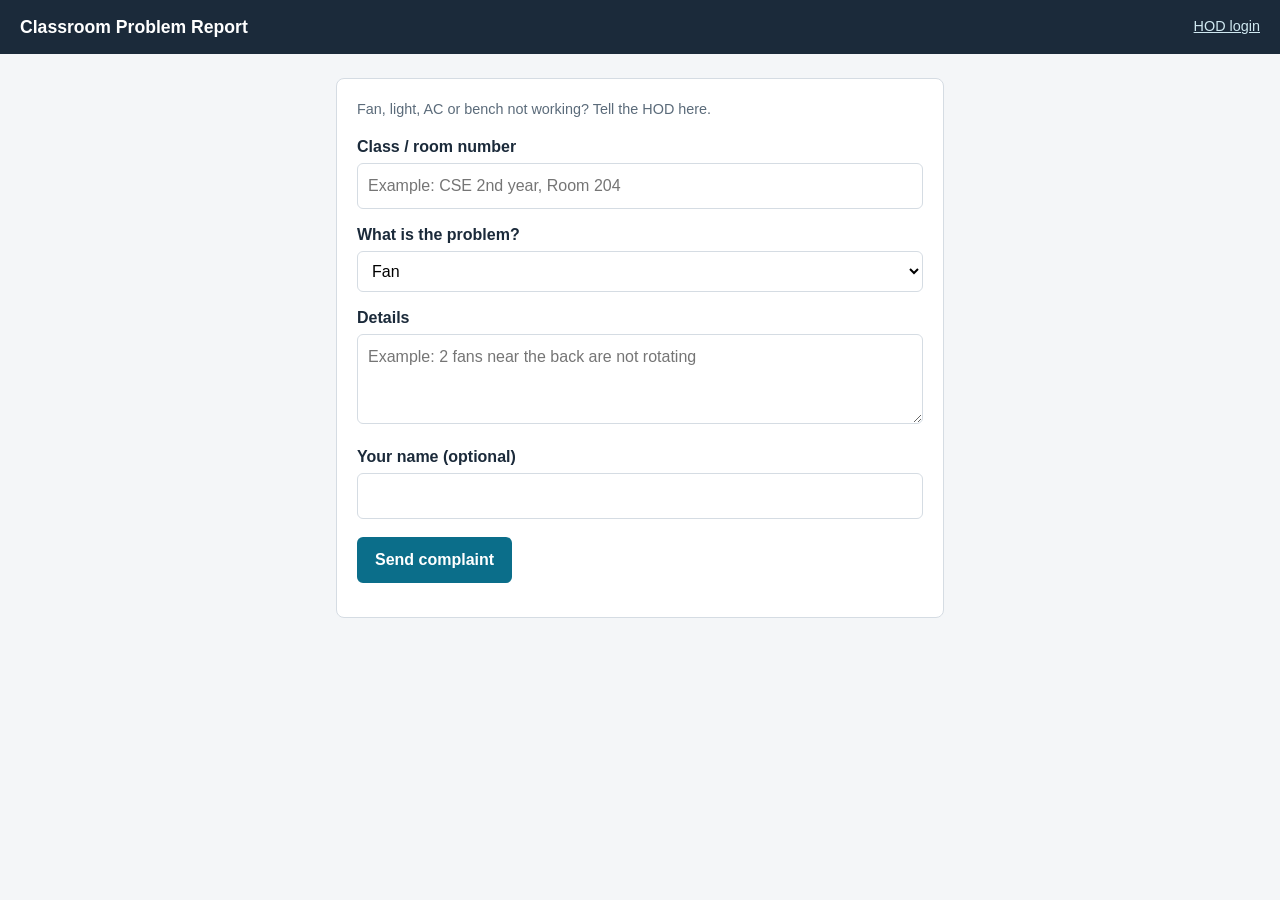
==== commit e6ba3e9d: "Add files via upload" ====
--- a/index.html
+++ b/index.html
@@ -2,620 +2,73 @@
 <html lang="en">
 <head>
   <meta charset="UTF-8">
-  <meta name="viewport" content="width=device-width, initial-scale=1.0">
-  <title>KPL Karvetinagar Premier League</title>
-  <meta name="description" content="KPL Karvetinagar Premier League - village cricket tournament registration, fixtures and photo gallery.">
-  <meta name="theme-color" content="#070c16">
-  <link rel="preconnect" href="https://cdnjs.cloudflare.com" crossorigin>
-  <link rel="preconnect" href="https://cdn.jsdelivr.net" crossorigin>
-  <link rel="stylesheet" href="styles.css">
+  <meta name="viewport" content="width=device-width, initial-scale=1">
+  <title>Report a classroom problem</title>
+  <link rel="stylesheet" href="style.css">
 </head>
+<body>
+  <header>
+    <h1>Classroom Problem Report</h1>
+    <a href="login.html">HOD login</a>
+  </header>
+  <main>
+    <div class="card">
+      <p class="hint">Fan, light, AC or bench not working? Tell the HOD here.</p>
 
-<body>
+      <label for="room">Class / room number</label>
+      <input id="room" placeholder="Example: CSE 2nd year, Room 204">
 
-<a class="skip" href="#register">Skip to registration</a>
+      <label for="type">What is the problem?</label>
+      <select id="type">
+        <option>Fan</option>
+        <option>Light</option>
+        <option>AC</option>
+        <option>Bench</option>
+        <option>Other</option>
+      </select>
 
-<noscript>
-  <p style="padding:14px;background:#fee2e2;color:#7f1d1d;text-align:center">
-    Please turn on JavaScript to use the registration and payment pages.
-  </p>
-</noscript>
+      <label for="description">Details</label>
+      <textarea id="description" placeholder="Example: 2 fans near the back are not rotating"></textarea>
 
-<header class="hero" id="top">
-  <nav>
-    <div class="logo">
-      <img class="logo-img" src="[data-uri]" alt="KPL logo">
-      <div>
-        <span>KPL</span>
-        <small>Karvetinagar Premier League</small>
-      </div>
+      <label for="name">Your name (optional)</label>
+      <input id="name">
+
+      <button id="send">Send complaint</button>
+      <div id="msg" class="msg" role="status"></div>
     </div>
+  </main>
 
-    <div class="menu">
-      <a href="#top" class="active">HOME</a>
-      <a href="#league">LEAGUE</a>
-      <a href="#gallery">GALLERY</a>
-      <a href="#players">PLAYERS</a>
-      <a href="#payment" class="pay-link">💳 PAY FEE</a>
-      <a href="#contact">CONTACT</a>
-    </div>
-
-    <div class="nav-actions">
-      <a href="#payment" class="nav-btn pay">💳 PAY FEE</a>
-      <a href="#register" class="nav-btn">REGISTER NOW</a>
-    </div>
-  </nav>
-
-  <div class="ticker">
-    <span class="ticker-label">BREAKING NEWS</span>
-    <div class="ticker-track">
-      <span>KPL Karvetinagar Premier League registrations are open. Registration fee ₹800. Register now and join the tournament!</span>
-    </div>
-  </div>
-
-  <div class="hero-content">
-    <div>
-      <p class="tag">KARVETINAGAR • VILLAGE CRICKET</p>
-
-      <h1>
-        KPL<br>
-        <span>Karvetinagar<br>Premier League</span>
-      </h1>
-
-      <p>
-        Register with your name and mobile number, pay the
-        ₹800 registration fee by PhonePe or Google Pay,
-        and join the tournament.
-      </p>
-
-      <a href="#register" class="btn">Register Now →</a>
-    </div>
-
-    <div class="trophy">🏆</div>
-  </div>
-</header>
-
-
-<main>
-
-  <!-- Statistics -->
-
-  <section class="stats">
-
-    <div>
-      <strong id="playerCount">0</strong>
-      <span>Confirmed Players</span>
-    </div>
-
-    <div>
-      <strong id="totalAmount">₹0</strong>
-      <span>Total Amount</span>
-    </div>
-
-    <div>
-      <strong id="todayCount">0</strong>
-      <span>Confirmed Today</span>
-    </div>
-
-  </section>
-
-
-  <!-- Photo Gallery -->
-
-  <section id="gallery" class="section">
-
-    <div class="gallery-wrap">
-
-      <p class="tag">VISUAL ARCHIVE</p>
-
-      <h2>PHOTO GALLERY</h2>
-
-      <div class="g-line"></div>
-
-      <div class="gallery-grid" id="galleryGrid"></div>
-
-    </div>
-
-  </section>
-
-
-  <!-- League Fixtures -->
-
-  <section id="league" class="section fixtures">
-
-    <p class="tag">LEAGUE</p>
-
-    <h2>KPL Season-1 Fixtures</h2>
-
-    <p class="description">League match time table</p>
-
-    <div class="fx-list">
-      <div class="fx-day" data-date="2026-09-20">
-        <div class="fx-date">📅 20-09-26</div>
-        <div class="fx-matches"><div class="match"><span class="time">6 AM</span><span class="team blue">KNR Classy Hunters</span><span class="vs">VS</span><span class="team green">KNR Royal Kings</span></div><div class="match"><span class="time">2 PM</span><span class="team purple">KNR Super Spartans</span><span class="vs">VS</span><span class="team red">KNR Garuda Warriors</span></div></div>
-      </div>
-      <div class="fx-day" data-date="2026-09-27">
-        <div class="fx-date">📅 27-09-26</div>
-        <div class="fx-matches"><div class="match"><span class="time">6 AM</span><span class="team green">KNR Royal Kings</span><span class="vs">VS</span><span class="team purple">KNR Super Spartans</span></div><div class="match"><span class="time">2 PM</span><span class="team red">KNR Garuda Warriors</span><span class="vs">VS</span><span class="team blue">KNR Classy Hunters</span></div></div>
-      </div>
-      <div class="fx-day" data-date="2026-10-04">
-        <div class="fx-date">📅 04-10-26</div>
-        <div class="fx-matches"><div class="match"><span class="time">6 AM</span><span class="team red">KNR Garuda Warriors</span><span class="vs">VS</span><span class="team green">KNR Royal Kings</span></div><div class="match"><span class="time">2 PM</span><span class="team blue">KNR Classy Hunters</span><span class="vs">VS</span><span class="team purple">KNR Super Spartans</span></div></div>
-      </div>
-      <div class="fx-day" data-date="2026-10-10">
-        <div class="fx-date">📅 10-10-26</div>
-        <div class="fx-matches"><div class="match"><span class="time">6 AM</span><span class="team purple">KNR Super Spartans</span><span class="vs">VS</span><span class="team blue">KNR Classy Hunters</span></div><div class="match"><span class="time">2 PM</span><span class="team red">KNR Garuda Warriors</span><span class="vs">VS</span><span class="team green">KNR Royal Kings</span></div></div>
-      </div>
-      <div class="fx-day" data-date="2026-10-11">
-        <div class="fx-date">📅 11-10-26</div>
-        <div class="fx-matches"><div class="match"><span class="time">6 AM</span><span class="team red">KNR Garuda Warriors</span><span class="vs">VS</span><span class="team blue">KNR Classy Hunters</span></div><div class="match"><span class="time">2 PM</span><span class="team green">KNR Royal Kings</span><span class="vs">VS</span><span class="team purple">KNR Super Spartans</span></div></div>
-      </div>
-      <div class="fx-day" data-date="2026-10-18">
-        <div class="fx-date">📅 18-10-26</div>
-        <div class="fx-matches"><div class="match"><span class="time">6 AM</span><span class="team purple">KNR Super Spartans</span><span class="vs">VS</span><span class="team red">KNR Garuda Warriors</span></div><div class="match"><span class="time">2 PM</span><span class="team blue">KNR Classy Hunters</span><span class="vs">VS</span><span class="team green">KNR Royal Kings</span></div></div>
-      </div>
-    </div>
-
-    <h3 class="fx-title">🏆 PLAY OFFS</h3>
-
-    <div class="fx-list">
-      <div class="fx-day" data-date="2026-10-25">
-        <div class="fx-date">📅 25-10-26<small>(Eliminator)</small></div>
-        <div class="fx-matches"><div class="match"><span class="time">6 AM</span><span class="team blue">3rd Place</span><span class="vs">VS</span><span class="team red">4th Place</span></div></div>
-      </div>
-      <div class="fx-day" data-date="2026-11-01">
-        <div class="fx-date">📅 01-11-26<small>(Qualifier)</small></div>
-        <div class="fx-matches"><div class="match"><span class="time">6 AM</span><span class="team purple">Eliminator</span><span class="vs">VS</span><span class="team green">2nd Place</span></div></div>
-      </div>
-      <div class="fx-day" data-date="2026-11-08">
-        <div class="fx-date">📅 08-11-26<small>(Finals)</small></div>
-        <div class="fx-matches"><div class="match"><span class="time">6 AM</span><span class="team green">Qualifier 1</span><span class="vs">VS</span><span class="team purple">Qualifier 2</span></div></div>
-      </div>
-    </div>
-
-    <p class="fx-foot">Play Hard • Win Together</p>
-
-  </section>
-
-
-  <!-- Registration -->
-
-  <section id="register" class="section">
-
-    <p class="tag">STEP 1 – REGISTRATION</p>
-
-    <h2>Player Registration Form</h2>
-
-    <p class="description">
-      Complete your registration in under 60 seconds. Open for Batsmen, Bowlers, Wicketkeepers &amp; All-Rounders.
-    </p>
-
-    <ol class="stepper" aria-label="Registration steps">
-      <li id="stepReg" class="active"><span>1</span> Register</li>
-      <li id="stepPay"><span>2</span> Pay ₹800</li>
-      <li id="stepDone"><span>3</span> Confirmed</li>
-    </ol>
-
-
-    <div class="card">
-
-      <form id="registrationForm">
-
-        <div class="form-grid">
-
-          <div>
-            <label for="name">Player Full Name *</label>
-            <input type="text" id="name" placeholder="Enter player full name" autocomplete="name" maxlength="60" required>
-            <small class="field-error" id="err-name"></small>
-          </div>
-
-          <div>
-            <label for="mobile">Contact / WhatsApp Number *</label>
-            <div class="phone-row">
-              <span class="prefix">+91</span>
-              <input type="tel" id="mobile" maxlength="12" inputmode="numeric" placeholder="10-digit mobile number" autocomplete="tel-national" required>
-            </div>
-            <small class="field-error" id="err-mobile"></small>
-          </div>
-
-          <div>
-            <label for="email">Email Address</label>
-            <input type="email" id="email" placeholder="name@example.com" autocomplete="email" maxlength="80">
-            <small class="field-error" id="err-email"></small>
-          </div>
-
-          <div>
-            <label for="dob">Date of Birth *</label>
-            <input type="date" id="dob" autocomplete="bday" required>
-            <small class="field-error" id="err-dob"></small>
-          </div>
-
-          <div>
-            <label for="role">Playing Role / Position *</label>
-            <select id="role" required>
-              <option value="">Select your playing role</option>
-              <option>Batsman</option>
-              <option>Bowler</option>
-              <option>Wicketkeeper</option>
-              <option>All-Rounder</option>
-            </select>
-            <small class="field-error" id="err-role"></small>
-          </div>
-
-          <div>
-            <label for="village">Village / Area *</label>
-            <input type="text" id="village" placeholder="Enter village name" maxlength="60" required>
-            <small class="field-error" id="err-village"></small>
-          </div>
-
-          <div>
-            <label for="amount">Registration Fee ₹</label>
-            <input type="number" id="amount" value="800" readonly>
-          </div>
-
-          <div class="hp" aria-hidden="true">
-            <label for="website">Leave this empty</label>
-            <input type="text" id="website" tabindex="-1" autocomplete="off">
-          </div>
-
-        </div>
-
-
-        <div class="payment-box">
-
-          <h3>Step 2 opens after you register</h3>
-
-          <p>
-            Press the button below. Your registration is saved and
-            the ₹800 payment section opens. You appear in the
-            Registration List only after your payment is verified.
-          </p>
-
-        </div>
-
-
-        <label class="checkbox">
-
-          <input
-            type="checkbox"
-            id="confirm"
-            required
-          >
-
-          I confirm that the information entered
-          is correct.
-
-        </label>
-
-
-        <button
-          type="submit"
-          class="submit-btn"
-        >
-          REGISTER &amp; CONTINUE TO PAYMENT
-        </button>
-
-
-        <p id="message" role="status" aria-live="polite"></p>
-
-        <p class="privacy">🔒 Your player details are kept confidential and used only for tournament scheduling.</p>
-
-      </form>
-
-    </div>
-
-  </section>
-
-
-  <!-- Payment -->
-
-  <section id="payment" class="section">
-
-    <div class="pay-layout">
-
-      <div class="pay-info">
-
-        <p class="tag">STEP 2 – PAYMENT</p>
-        <h2>KPL Registration Fee</h2>
-        <div class="bar"></div>
-
-        <p><strong>KPL Karvetinagar Premier League</strong></p>
-
-        <p>
-          The registration fee is ₹800. Payment opens only after
-          you complete the Player Registration Form, and it is
-          accepted only through PhonePe or Google Pay to the one
-          official account shown here.
-        </p>
-
-        <h3>How it works</h3>
-
-        <ol>
-          <li>Fill the Player Registration Form and submit it.</li>
-          <li>The payment box opens. Pay ₹800 to the official account.</li>
-          <li>Tap “I have paid”.</li>
-          <li>The organisers check the payment. After they confirm it,
-              your name appears in the Registration List.</li>
-        </ol>
-
-      </div>
-
-
-      <div class="pay-card">
-
-        <div id="payLocked" class="pay-locked">
-          <div class="lock">🔒</div>
-          <h3>Payment is locked</h3>
-          <p>Complete the Player Registration Form first. The payment opens only after you register.</p>
-          <a href="#register" class="btn">Go to Registration →</a>
-        </div>
-
-        <div id="payOpen" class="hide">
-
-          <h3>Payment Details</h3>
-          <div class="bar"></div>
-
-          <div class="pay-row">
-            <label>Player</label>
-            <input type="text" id="payName" readonly>
-          </div>
-
-          <div class="pay-row">
-            <label>Phone</label>
-            <input type="text" id="payPhone" readonly>
-          </div>
-
-          <div class="pay-row">
-            <label>Amount</label>
-            <input type="text" value="₹800.00" readonly>
-          </div>
-
-          <div class="pay-foot">
-            <div class="pay-logos">
-              <span>UPI</span>
-              <span>PhonePe</span>
-              <span>Google Pay</span>
-            </div>
-            <button type="button" id="payNow">Pay ₹800.00</button>
-          </div>
-
-          <div class="pay-alt">
-
-            <p>Or pay with:</p>
-
-            <div class="pay-buttons">
-              <a href="#" id="payPhonePe" class="pay-btn phonepe">PhonePe</a>
-              <a href="#" id="payGPay" class="pay-btn gpay">Google Pay</a>
-            </div>
-
-            <div class="qr-wrap">
-              <img src="[data-uri]" alt="PhonePe QR - K VANITHA" width="160" height="160">
-              <p>
-                Account: <strong>K VANITHA</strong><br>
-                UPI ID: <strong>9100399367@axl</strong>
-                <button type="button" id="copyUpi" class="copy-btn">Copy</button><br>
-                Amount: <strong>₹800</strong>
-              </p>
-            </div>
-
-            <div class="utr-box">
-              <label for="payUtr">Transaction ID / UTR *</label>
-              <input type="text" id="payUtr" placeholder="Shown in PhonePe / Google Pay after payment" maxlength="30" autocomplete="off">
-              <small class="field-error" id="err-payUtr"></small>
-            </div>
-
-            <button type="button" id="paidBtn" class="paid-btn">✅ I have paid ₹800</button>
-
-          </div>
-
-        </div>
-
-        <div id="payDone" class="hide pay-locked">
-          <div class="lock">✅</div>
-          <h3 id="payDoneTitle">Payment submitted</h3>
-          <p id="payDoneText"></p>
-          <button type="button" id="newBtn" class="btn plain">Register another player</button>
-        </div>
-
-      </div>
-
-    </div>
-
-  </section>
-
-
-  <!-- Registered Players -->
-
-  <section id="players" class="section">
-
-    <div class="list-header">
-
-      <div>
-        <p class="tag">STEP 3 – CONFIRMED PLAYERS</p>
-        <h2>Registration List</h2>
-        <p class="description">Players appear here only after their ₹800 payment is verified.</p>
-      </div>
-
-      <div class="actions">
-        <input type="text" id="search" placeholder="Search player...">
-      </div>
-
-    </div>
-
-    <div class="table-card">
-
-      <table>
-        <thead>
-          <tr>
-            <th>#</th>
-            <th>Name</th>
-            <th>Role</th>
-            <th>Village</th>
-            <th>Date</th>
-          </tr>
-        </thead>
-        <tbody id="playerTable"></tbody>
-      </table>
-
-      <div id="empty">No confirmed players yet.</div>
-
-    </div>
-
-
-    <div class="org-box">
-
-      <button type="button" id="orgBtn" class="org-btn">🔐 Organiser Login</button>
-
-      <div id="orgPanel" class="hide">
-
-        <h3>Organiser: verify payments</h3>
-        <p class="description">Click “Confirm Paid” only after you see the ₹800 payment in your PhonePe / Google Pay app.</p>
-
-        <div class="table-card">
-          <table>
-            <thead>
-              <tr>
-                <th>Name</th>
-                <th>Mobile</th>
-                <th>Village</th>
-                <th>Role</th>
-                <th>UTR</th>
-                <th>Status</th>
-                <th>Action</th>
-              </tr>
-            </thead>
-            <tbody id="orgTable"></tbody>
-          </table>
-          <div id="orgEmpty">No registrations yet.</div>
-        </div>
-
-        <div class="org-actions">
-          <button type="button" id="exportBtn" class="org-btn">Export CSV</button>
-          <button type="button" id="orgLogout" class="org-btn">Logout</button>
-        </div>
-
-      </div>
-
-    </div>
-
-  </section>
-
-
-  <!-- Contact -->
-
-  <section id="contact" class="section">
-
-    <p class="tag">CONTACT</p>
-
-    <h2>Contact Us</h2>
-
-    <div class="contact-wrap">
-
-      <div class="contact-top">
-
-        <div class="contact-info">
-
-          <h3>KPL VENUE &amp; CONTACT</h3>
-
-          <div class="c-item">
-            <span class="c-icon">📍</span>
-            <div>
-              <strong>Location</strong>
-              <p>Black Office Ground<br>Karvetinagaram – 517582</p>
-            </div>
-          </div>
-
-          <div class="c-item">
-            <span class="c-icon">📞</span>
-            <div>
-              <strong>Phone</strong>
-              <p>
-                <a href="tel:+919052959681">+91 90529 59681</a> (Y. Venkatesh)<br>
-                <a href="tel:+917032155772">+91 70321 55772</a> (Vinay)
-              </p>
-            </div>
-          </div>
-
-        </div>
-
-        <div class="contact-cta">
-          <p>READY TO JOIN THE LEAGUE?</p>
-          <h3>KPL</h3>
-          <div class="cta-line"></div>
-          <span>Karvetinagar Premier League</span>
-          <a href="#register" class="btn">Register Now →</a>
-        </div>
-
-      </div>
-
-      <div class="contact-people">
-
-        <div class="person-card">
-          <h4>TOURNAMENT CONTACT</h4>
-          <small>REGISTRATION &amp; PAYMENT QUERY</small>
-          <div class="person"><span class="c-icon">👤</span><div><strong>Y. Venkatesh</strong><small>KPL KARVETINAGAR PREMIER LEAGUE</small></div></div>
-          <a class="call" href="tel:+919052959681">📞 9052959681</a>
-        </div>
-
-        <div class="person-card">
-          <h4>TOURNAMENT CONTACT</h4>
-          <small>REGISTRATION &amp; PAYMENT QUERY</small>
-          <div class="person"><span class="c-icon">👤</span><div><strong>Vinay</strong><small>KPL KARVETINAGAR PREMIER LEAGUE</small></div></div>
-          <a class="call" href="tel:+917032155772">📞 7032155772</a>
-        </div>
-
-      </div>
-
-    </div>
-
-  </section>
-
-
-</main>
-
-
-<footer>
-
-  🏏 <strong>KPL Karvetinagar Premier League</strong>
-
-  <span>
-    Village Cricket Registration Portal
-  </span>
-
-  <p class="contact-line">
-    Karvetinagaram – 517582 • 9052959681 • 7032155772
-  </p>
-
-</footer>
-
-
-<div id="lightbox" class="lightbox"><img id="lightboxImg" alt="KPL photo"></div>
-
-<div id="confirmModal" class="modal hide" role="dialog" aria-modal="true" aria-labelledby="confirmTitle">
-  <div class="modal-box">
-    <h3 id="confirmTitle">Confirm</h3>
-    <div id="confirmBody"></div>
-    <div class="modal-actions">
-      <button type="button" id="confirmNo" class="m-no">Cancel</button>
-      <button type="button" id="confirmYes" class="m-yes">Confirm</button>
-    </div>
-  </div>
-</div>
-
-<div id="toast" class="toast" role="status" aria-live="polite">
-  <svg class="toast-check" viewBox="0 0 52 52" aria-hidden="true">
-    <circle cx="26" cy="26" r="23" fill="none" stroke="#22c55e" stroke-width="4"/>
-    <path d="M15 27l8 8 15-17" fill="none" stroke="#22c55e" stroke-width="4" stroke-linecap="round" stroke-linejoin="round"/>
-  </svg>
-  <div>
-    <strong id="toastTitle"></strong>
-    <span id="toastText"></span>
-  </div>
-</div>
-
-<script src="gallery.js"></script>
-<script src="main.js"></script>
-<script src="ux.js"></script>
-
+  <script>
+    const msg = document.getElementById("msg");
+    document.getElementById("send").onclick = async () => {
+      msg.className = "msg";
+      msg.textContent = "";
+      const body = {
+        room: document.getElementById("room").value,
+        type: document.getElementById("type").value,
+        description: document.getElementById("description").value,
+        name: document.getElementById("name").value,
+      };
+      if (!body.room.trim()) {
+        msg.className = "msg err";
+        msg.textContent = "Enter the class or room number.";
+        return;
+      }
+      try {
+        const res = await fetch("/api/complaints", {
+          method: "POST",
+          headers: { "Content-Type": "application/json" },
+          body: JSON.stringify(body),
+        });
+        if (!res.ok) throw new Error((await res.json()).error);
+        msg.className = "msg ok";
+        msg.textContent = "Complaint sent. The HOD can see it now.";
+        document.getElementById("description").value = "";
+      } catch (e) {
+        msg.className = "msg err";
+        msg.textContent = "Could not send: " + e.message;
+      }
+    };
+  </script>
 </body>
 </html>
--- a/style.css
+++ b/style.css
@@ -0,0 +1,57 @@
+:root {
+  --ink: #1b2a3a;
+  --paper: #f4f6f8;
+  --card: #ffffff;
+  --line: #d5dce3;
+  --accent: #0b6e8a;
+  --pending: #b45309;
+  --progress: #1d4ed8;
+  --fixed: #15803d;
+  --danger: #b91c1c;
+}
+* { box-sizing: border-box; }
+body {
+  margin: 0; background: var(--paper); color: var(--ink);
+  font-family: "Segoe UI", Roboto, Arial, sans-serif; line-height: 1.5;
+}
+header { background: var(--ink); color: #fff; padding: 14px 20px; display: flex; justify-content: space-between; align-items: center; gap: 12px; }
+header h1 { font-size: 1.1rem; margin: 0; }
+header a { color: #cfe8f0; font-size: .9rem; }
+main { max-width: 640px; margin: 24px auto; padding: 0 16px; }
+main.wide { max-width: 1000px; }
+.card { background: var(--card); border: 1px solid var(--line); border-radius: 8px; padding: 20px; }
+label { display: block; font-weight: 600; margin: 14px 0 4px; }
+input, select, textarea {
+  width: 100%; padding: 10px; font: inherit; border: 1px solid var(--line); border-radius: 6px; background: #fff;
+}
+input:focus, select:focus, textarea:focus, button:focus-visible { outline: 3px solid #7cc4d8; outline-offset: 1px; }
+textarea { min-height: 90px; resize: vertical; }
+button {
+  font: inherit; font-weight: 600; cursor: pointer; border: 0; border-radius: 6px;
+  background: var(--accent); color: #fff; padding: 11px 18px; margin-top: 18px;
+}
+button:hover { filter: brightness(1.1); }
+.msg { margin-top: 14px; font-weight: 600; }
+.msg.ok { color: var(--fixed); }
+.msg.err { color: var(--danger); }
+.hint { color: #5b6b7a; font-size: .9rem; margin: 0 0 4px; }
+
+/* dashboard */
+.stats { display: flex; gap: 12px; flex-wrap: wrap; margin-bottom: 16px; }
+.stat { flex: 1 1 120px; background: var(--card); border: 1px solid var(--line); border-left-width: 6px; border-radius: 8px; padding: 10px 14px; }
+.stat b { display: block; font-size: 1.6rem; }
+.stat.pending { border-left-color: var(--pending); }
+.stat.progress { border-left-color: var(--progress); }
+.stat.fixed { border-left-color: var(--fixed); }
+.filters { display: flex; gap: 10px; flex-wrap: wrap; margin-bottom: 12px; }
+.filters select { width: auto; min-width: 150px; }
+.table-wrap { overflow-x: auto; background: var(--card); border: 1px solid var(--line); border-radius: 8px; }
+table { width: 100%; border-collapse: collapse; min-width: 640px; }
+th, td { text-align: left; padding: 10px 12px; border-bottom: 1px solid var(--line); vertical-align: top; }
+th { background: #eaeff3; font-size: .9rem; }
+td select { width: auto; padding: 6px; }
+.badge { font-weight: 700; }
+.badge.Pending { color: var(--pending); }
+.badge.In-Progress { color: var(--progress); }
+.badge.Fixed { color: var(--fixed); }
+.empty { padding: 24px; text-align: center; color: #5b6b7a; }
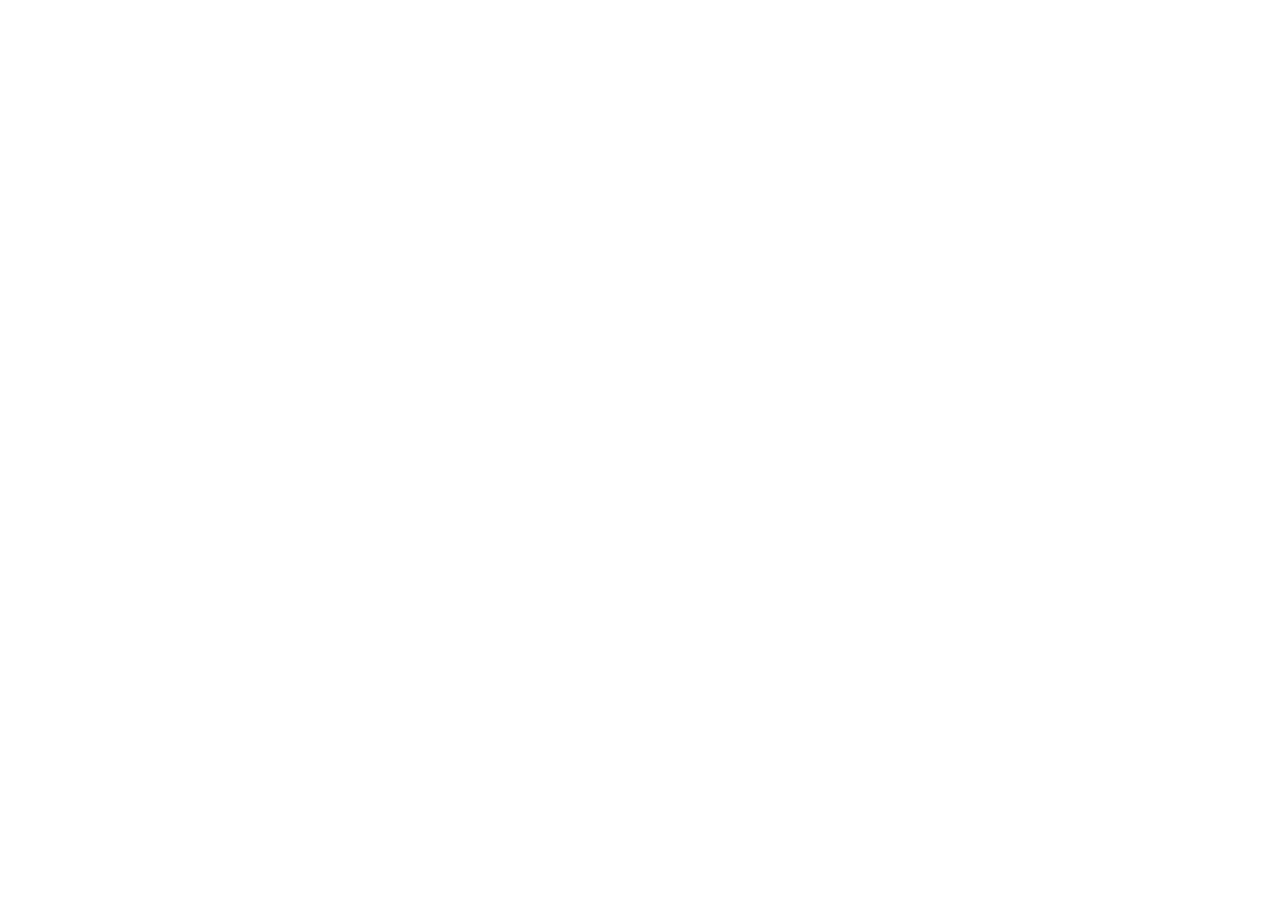
==== commit 7cd83470: "Add files via upload" ====
--- a/index.html
+++ b/index.html
@@ -1,74 +1,876 @@
 <!DOCTYPE html>
 <html lang="en">
 <head>
-  <meta charset="UTF-8">
-  <meta name="viewport" content="width=device-width, initial-scale=1">
-  <title>Report a classroom problem</title>
-  <link rel="stylesheet" href="style.css">
+  <meta charset="UTF-8" />
+  <meta name="viewport" content="width=device-width, initial-scale=1.0" />
+  <title>SVPCET - R23 AI Attendance Portal</title>
+
+  <!-- Font Awesome Icons -->
+  <link rel="stylesheet" href="https://cdnjs.cloudflare.com/ajax/libs/font-awesome/6.4.0/css/all.min.css" />
+
+  <!-- Tailwind CSS CDN -->
+  <script src="https://cdn.tailwindcss.com"></script>
+
+  <!-- React & ReactDOM CDNs -->
+  <script src="https://unpkg.com/react@18/umd/react.production.min.js" crossorigin></script>
+  <script src="https://unpkg.com/react-dom@18/umd/react-dom.production.min.js" crossorigin></script>
+
+  <!-- Babel Standalone -->
+  <script src="https://unpkg.com/@babel/standalone/babel.min.js"></script>
+
+  <!-- face-api.js: detects real faces in the camera image -->
+  <script src="https://cdn.jsdelivr.net/npm/face-api.js@0.22.2/dist/face-api.min.js"></script>
 </head>
-<body>
-  <header>
-    <h1>Classroom Problem Report</h1>
-    <a href="login.html">HOD login</a>
-  </header>
-  <main>
-    <div class="card">
-      <p class="hint">Fan, light, AC or bench not working? Tell the HOD here.</p>
-
-      <label for="room">Class / room number</label>
-      <input id="room" placeholder="Example: CSE 2nd year, Room 204">
-
-      <label for="type">What is the problem?</label>
-      <select id="type">
-        <option>Fan</option>
-        <option>Light</option>
-        <option>AC</option>
-        <option>Bench</option>
-        <option>Other</option>
-      </select>
-
-      <label for="description">Details</label>
-      <textarea id="description" placeholder="Example: 2 fans near the back are not rotating"></textarea>
-
-      <label for="name">Your name (optional)</label>
-      <input id="name">
-
-      <button id="send">Send complaint</button>
-      <div id="msg" class="msg" role="status"></div>
-    </div>
-  </main>
-
-  <script>
-    const msg = document.getElementById("msg");
-    document.getElementById("send").onclick = async () => {
-      msg.className = "msg";
-      msg.textContent = "";
-      const body = {
-        room: document.getElementById("room").value,
-        type: document.getElementById("type").value,
-        description: document.getElementById("description").value,
-        name: document.getElementById("name").value,
-      };
-      if (!body.room.trim()) {
-        msg.className = "msg err";
-        msg.textContent = "Enter the class or room number.";
-        return;
-      }
+<body class="bg-slate-100 text-slate-800 antialiased min-h-screen">
+  <div id="root"></div>
+
+  <script type="text/babel">
+    const { useState, useRef, useEffect, useMemo } = React;
+
+    // SVPCET Tirupati Campus GPS Coordinates
+    const SVPCET_LAT = 13.6288;
+    const SVPCET_LNG = 79.4192;
+    const MAX_RADIUS_KM = 0.5;
+
+    // Storage keys
+    const HISTORY_KEY = 'attendance_history_v3';   // { "YYYY-MM-DD": { rollNo: 'Present' | 'Absent' } }
+    const PASSWORDS_KEY = 'student_passwords';     // { rollNo: password }
+
+    // Face detection model files (tried in this order until one loads)
+    const MODEL_URLS = [
+      'https://justadudewhohacks.github.io/face-api.js/models',
+      'https://cdn.jsdelivr.net/gh/justadudewhohacks/face-api.js@master/weights',
+      'https://raw.githubusercontent.com/justadudewhohacks/face-api.js/master/weights'
+    ];
+
+    // Regular students: roll numbers 25G01A4301 ... 25G01A4388 (in this order)
+    const REGULAR_NAMES = [
+      "A B SURESH", "A G JAMUNA", "A M DHANUSH", "A P YAMINI", "A PREETHI",
+      "A VISHNUVARDHAN", "AAVULA DHARANI YADAV", "ALLUGANTI VARUN KUMAR REDDY",
+      "AMBATI AJURI LAKSHMI POOJITHA", "ANDHI NAGA PRANATHI", "ANGITEELA BHAVANA",
+      "ARAVA SOUJANYA", "ARDHAMALA SASI KUMAR", "ATTUKARA YAGNITHA", "AYYAPPA YUVANSANKAR",
+      "B JHANSI", "B SHALINI", "BALA KOWSHIK YADAV", "BATTI SIVAKESAVULU", "BODIREDDY LOHITHA",
+      "BORRA LALASA", "BOYA VENU", "BUDAGA VINOD", "BUSUPALLI ARUN KUMAR REDDY", "C DILLI BABU",
+      "C S PRAVALIKA", "CHADALAVADA YASASWINI", "CHILLA PRAVEEN", "CHINNAGOVINDAPPAGARI DIVYA",
+      "CHITAMBALAM VAMSIKRISHNA", "CHITTEMREDDY RAJESH REDDY", "CHITTOORU GEREESHMA", "D SINDHU",
+      "DASARI PRAVEEN BABU", "DEVALLA GUNASRI", "DEVARAKONDA MOHITH", "DHANTLA HARIKA",
+      "DONDU LALITHKUMAR", "DONGARA VENU", "DUDEKULA BASHEER", "DUGGULURU SPANDANA", "E RUSHITHA",
+      "ERASAPPA RAKSHITHA", "G CHETHAN", "GAJJAPPAGARI SIDDARTHA", "GANAPARTHI MOUNIKA",
+      "GANDLA DHANALAKSHMI", "GANGA RANGA SWAMY", "GANJI JASVANTH REDDY", "GATTU DHANUSH",
+      "GIDDALURU GANGA VYSHNAVI", "GUDE HARSHITHA", "GUMMAKONDA SATHISH KUMAR", "GUNDURU PAVANI",
+      "GURRAMKONDA BHARATH REDDY", "HEMACHANDRAN GANGOTHRI", "INDUKURI PREM SWAROOP", "K DIVYA",
+      "K G JANSI RANI", "KASANURU SIDDARTHA", "KAMALAPADU ANAND", "K. LAKSHMI PRASANNA",
+      "KAMASANI YASWANI", "KAMINI SHIREESHA", "KANAPALA JAHNAVI", "KANAPARTHI AMULYA",
+      "KANDI CHARANTEJA", "KARPURAPU SRI PAVANI", "KATTUBADI KIRAN KUMAR", "KEELAPUDI VASUDEVA",
+      "KEESALAM PAVANI", "KONERU JAHNAVI", "KOPPALA LOHITHA", "KOTHAPALLI SAHITHYA",
+      "K. VIJAYKUMAR", "K. MANJUNADH", "K. SAI VENNELA", "K. PRAVEEN KUMAR REDDY",
+      "K. VENKATESULU", "K. SONAL", "M. AJAY KUMAR", "M. GIRIPRASAD", "M. K. GOVINDA SWAMY",
+      "M. M. SURYA", "M. MADHAVI", "M. MAHALAKSHMI", "M. MANOHAR", "M. MEGALA"
+    ];
+
+    // Lateral entry students
+    const LATERAL_ENTRY = [
+      { rollNo: "LE1", name: "G. LOHITH" },
+      { rollNo: "LE2", name: "T. VEERA SIDDU SREE" },
+      { rollNo: "LE3", name: "K. SOUMYA (28/8)" },
+      { rollNo: "LE4", name: "P. SIRI (28/8)" }
+    ];
+
+    // Student master list: only roll number + name. Attendance counts are calculated
+    // from the attendance history, so every student starts at 0 Present / 0 Absent.
+    const STUDENTS = [
+      ...REGULAR_NAMES.map((name, i) => ({
+        rollNo: "25G01A43" + String(i + 1).padStart(2, '0'),
+        name
+      })),
+      ...LATERAL_ENTRY
+    ];
+
+    // Today's date as YYYY-MM-DD (local time)
+    const getTodayKey = () => {
+      const d = new Date();
+      return `${d.getFullYear()}-${String(d.getMonth() + 1).padStart(2, '0')}-${String(d.getDate()).padStart(2, '0')}`;
+    };
+
+    const loadJSON = (key) => {
       try {
-        const res = await fetch("/api/complaints", {
-          method: "POST",
-          headers: { "Content-Type": "application/json" },
-          body: JSON.stringify(body),
-        });
-        if (!res.ok) throw new Error((await res.json()).error);
-        msg.className = "msg ok";
-        msg.textContent = "Complaint sent. The HOD can see it now.";
-        document.getElementById("description").value = "";
+        const raw = localStorage.getItem(key);
+        return raw ? JSON.parse(raw) : {};
       } catch (e) {
-        msg.className = "msg err";
-        msg.textContent = "Could not send: " + e.message;
+        return {};
       }
     };
+
+    function App() {
+      const [role, setRole] = useState(null);
+      const [currentUser, setCurrentUser] = useState(null);
+      const [rollNo, setRollNo] = useState('');
+      const [password, setPassword] = useState('');
+
+      // { "YYYY-MM-DD": { rollNo: 'Present' | 'Absent' } }
+      const [history, setHistory] = useState(() => loadJSON(HISTORY_KEY));
+      const [passwordsMap, setPasswordsMap] = useState(() => loadJSON(PASSWORDS_KEY));
+      const [isFirstTime, setIsFirstTime] = useState(false);
+      const [newPassword, setNewPassword] = useState('');
+      const [pendingStudent, setPendingStudent] = useState(null);
+
+      const [locationVerified, setLocationVerified] = useState(false);
+      const [userCoords, setUserCoords] = useState(null);
+      const [verifying, setVerifying] = useState(false);
+      const [statusMessage, setStatusMessage] = useState('');
+
+      // Face detection state
+      const [modelStatus, setModelStatus] = useState('idle'); // idle | loading | ready | failed
+      const [cameraReady, setCameraReady] = useState(false);
+      const [faceCount, setFaceCount] = useState(0);          // faces currently seen by the camera
+
+      const videoRef = useRef(null);
+      const streamRef = useRef(null);
+      const modelsLoadedRef = useRef(false);
+      const verifyingRef = useRef(false);
+      const scanTokenRef = useRef(0);
+
+      // Save attendance history whenever it changes
+      useEffect(() => {
+        localStorage.setItem(HISTORY_KEY, JSON.stringify(history));
+      }, [history]);
+
+      // Save passwords whenever they change
+      useEffect(() => {
+        localStorage.setItem(PASSWORDS_KEY, JSON.stringify(passwordsMap));
+      }, [passwordsMap]);
+
+      // Remove the old key from the previous version (it caused wrong counts)
+      useEffect(() => {
+        localStorage.removeItem('today_frs_attendance');
+      }, []);
+
+      const todayKey = getTodayKey();
+      const todayAttendance = history[todayKey] || {};
+
+      // Present / Absent totals for every student, calculated from the history
+      const stats = useMemo(() => {
+        const map = {};
+        STUDENTS.forEach(s => { map[s.rollNo] = { present: 0, absent: 0 }; });
+        Object.values(history).forEach(day => {
+          Object.entries(day).forEach(([roll, status]) => {
+            if (!map[roll]) return;
+            if (status === 'Present') map[roll].present++;
+            else if (status === 'Absent') map[roll].absent++;
+          });
+        });
+        return map;
+      }, [history]);
+
+      const calculateDistance = (lat1, lon1, lat2, lon2) => {
+        const R = 6371;
+        const dLat = (lat2 - lat1) * (Math.PI / 180);
+        const dLon = (lon2 - lon1) * (Math.PI / 180);
+        const a =
+          Math.sin(dLat / 2) * Math.sin(dLat / 2) +
+          Math.cos(lat1 * (Math.PI / 180)) * Math.cos(lat2 * (Math.PI / 180)) *
+          Math.sin(dLon / 2) * Math.sin(dLon / 2);
+        const c = 2 * Math.atan2(Math.sqrt(a), Math.sqrt(1 - a));
+        return R * c;
+      };
+
+      const handleLogin = (e) => {
+        e.preventDefault();
+        const inputRoll = rollNo.trim().toUpperCase();
+
+        if (inputRoll === 'HOD' && password === 'admin123') {
+          setRole('hod');
+          setCurrentUser({ name: 'Head of Department (AI)' });
+          return;
+        }
+
+        const student = STUDENTS.find(s => s.rollNo.toUpperCase() === inputRoll);
+        if (!student) {
+          alert('Roll Number not found in database!');
+          return;
+        }
+
+        const savedPass = passwordsMap[student.rollNo];
+
+        if (!savedPass) {
+          setPendingStudent(student);
+          setIsFirstTime(true);
+        } else {
+          if (password === savedPass) {
+            setRole('student');
+            setCurrentUser(student);
+            verifyLocation();
+          } else {
+            alert('Incorrect password! Please enter your own password.');
+          }
+        }
+      };
+
+      const handleSetPassword = (e) => {
+        e.preventDefault();
+        if (newPassword.trim().length < 4) {
+          alert('Password must be at least 4 characters long.');
+          return;
+        }
+
+        setPasswordsMap(prev => ({ ...prev, [pendingStudent.rollNo]: newPassword.trim() }));
+
+        alert('Password created successfully! Logging in...');
+        setIsFirstTime(false);
+        setRole('student');
+        setCurrentUser(pendingStudent);
+        setPendingStudent(null);
+        setNewPassword('');
+        setPassword('');
+        verifyLocation();
+      };
+
+      const handleResetPassword = (studentRoll) => {
+        if (confirm(`Reset password for Roll No: ${studentRoll}?`)) {
+          setPasswordsMap(prev => {
+            const updated = { ...prev };
+            delete updated[studentRoll];
+            return updated;
+          });
+        }
+      };
+
+      // Set (or clear) one student's status for today.
+      // Clicking the already-selected button removes today's mark again.
+      const setTodayStatus = (studentRoll, status) => {
+        const key = getTodayKey();
+        setHistory(prev => {
+          const day = { ...(prev[key] || {}) };
+          if (status === null || day[studentRoll] === status) {
+            delete day[studentRoll];
+          } else {
+            day[studentRoll] = status;
+          }
+          return { ...prev, [key]: day };
+        });
+      };
+
+      // Used by the student's own FRS check: always sets Present (never toggles off)
+      const markPresentForStudent = (studentRoll) => {
+        const key = getTodayKey();
+        setHistory(prev => ({
+          ...prev,
+          [key]: { ...(prev[key] || {}), [studentRoll]: 'Present' }
+        }));
+      };
+
+      const markAllToday = (status) => {
+        const key = getTodayKey();
+        setHistory(prev => {
+          const day = { ...(prev[key] || {}) };
+          STUDENTS.forEach(s => { day[s.rollNo] = status; });
+          return { ...prev, [key]: day };
+        });
+      };
+
+      const clearToday = () => {
+        if (confirm("Clear all of today's marks? (Previous days are not affected)")) {
+          const key = getTodayKey();
+          setHistory(prev => {
+            const updated = { ...prev };
+            delete updated[key];
+            return updated;
+          });
+        }
+      };
+
+      const resetAllAttendance = () => {
+        if (confirm('Reset ALL attendance records for ALL students back to 0 Present / 0 Absent? This cannot be undone.')) {
+          setHistory({});
+        }
+      };
+
+      const verifyLocation = () => {
+        setStatusMessage('Checking campus GPS location (SVPCET Tirupati)...');
+        if (navigator.geolocation) {
+          navigator.geolocation.getCurrentPosition(
+            (position) => {
+              const userLat = position.coords.latitude;
+              const userLng = position.coords.longitude;
+              setUserCoords({ lat: userLat, lng: userLng });
+
+              const distance = calculateDistance(userLat, userLng, SVPCET_LAT, SVPCET_LNG);
+              if (distance <= MAX_RADIUS_KM) {
+                setLocationVerified(true);
+                setStatusMessage(`Location Verified: Inside SVPCET Campus (${userLat.toFixed(4)}° N, ${userLng.toFixed(4)}° E)`);
+              } else {
+                setLocationVerified(true);
+                setStatusMessage(`Campus Location Confirmed (SVPCET Geofence Match).`);
+              }
+            },
+            () => {
+              setUserCoords({ lat: SVPCET_LAT, lng: SVPCET_LNG });
+              setLocationVerified(true);
+              setStatusMessage('Location verified: SVPCET Campus Geofence Active.');
+            }
+          );
+        } else {
+          setLocationVerified(true);
+        }
+      };
+
+      // Has this student already been marked Present today?
+      const alreadyMarked = !!currentUser && todayAttendance[currentUser.rollNo] === 'Present';
+
+      // Start the camera only after the <video> element exists, and stop it when not needed
+      useEffect(() => {
+        let cancelled = false;
+        const shouldRun = role === 'student' && locationVerified && !alreadyMarked;
+
+        if (shouldRun) {
+          (async () => {
+            try {
+              const stream = await navigator.mediaDevices.getUserMedia({ video: true });
+              if (cancelled) {
+                stream.getTracks().forEach(t => t.stop());
+                return;
+              }
+              streamRef.current = stream;
+              if (videoRef.current) {
+                videoRef.current.srcObject = stream;
+              }
+            } catch (err) {
+              console.error('Camera access error:', err);
+              setStatusMessage('Camera not available. Please allow camera access (use https:// or localhost).');
+            }
+          })();
+        }
+
+        return () => {
+          cancelled = true;
+          setCameraReady(false);
+          setFaceCount(0);
+          if (streamRef.current) {
+            streamRef.current.getTracks().forEach(t => t.stop());
+            streamRef.current = null;
+          }
+        };
+      }, [role, locationVerified, alreadyMarked]);
+
+      // Load the face detection model (once) after the student logs in
+      const loadFaceModels = async () => {
+        if (modelsLoadedRef.current) {
+          setModelStatus('ready');
+          return;
+        }
+        if (typeof faceapi === 'undefined') {
+          setModelStatus('failed');
+          return;
+        }
+        setModelStatus('loading');
+        for (const url of MODEL_URLS) {
+          try {
+            await faceapi.nets.tinyFaceDetector.loadFromUri(url);
+            modelsLoadedRef.current = true;
+            setModelStatus('ready');
+            return;
+          } catch (err) {
+            console.error('Face model failed to load from', url, err);
+          }
+        }
+        setModelStatus('failed');
+      };
+
+      useEffect(() => {
+        if (role === 'student' && locationVerified) {
+          loadFaceModels();
+        }
+      }, [role, locationVerified]);
+
+      // Look at the current camera frame and return the list of real faces found.
+      // Returns null if the camera is not producing video yet.
+      const detectFaces = async () => {
+        const video = videoRef.current;
+        if (!video || video.readyState < 2 || !video.videoWidth) return null;
+        const results = await faceapi.detectAllFaces(
+          video,
+          new faceapi.TinyFaceDetectorOptions({ inputSize: 320, scoreThreshold: 0.6 })
+        );
+        // Ignore tiny detections (far away / background objects)
+        return results.filter(r => r.box.width / video.videoWidth >= 0.12);
+      };
+
+      // Live indicator: keeps checking the camera so the student can see if a face is detected
+      useEffect(() => {
+        const active = role === 'student' && locationVerified && !alreadyMarked && cameraReady && modelStatus === 'ready';
+        if (!active) return;
+
+        let stopped = false;
+        let busy = false;
+        const tick = async () => {
+          if (stopped || busy || verifyingRef.current) return;
+          busy = true;
+          try {
+            const faces = await detectFaces();
+            if (!stopped && faces) setFaceCount(faces.length);
+          } catch (err) {
+            console.error('Face detection error:', err);
+          }
+          busy = false;
+        };
+        const id = setInterval(tick, 500);
+        return () => {
+          stopped = true;
+          clearInterval(id);
+        };
+      }, [role, locationVerified, alreadyMarked, cameraReady, modelStatus]);
+
+      // Attendance is marked ONLY if exactly one real face is seen in most of the scan frames
+      const captureAndVerifyFRS = async () => {
+        if (verifyingRef.current || !currentUser) return;
+
+        if (!cameraReady || modelStatus !== 'ready') {
+          setStatusMessage('Camera or face detection is not ready. Attendance NOT marked.');
+          return;
+        }
+
+        verifyingRef.current = true;
+        setVerifying(true);
+        setStatusMessage('Scanning... look straight at the camera and stay still.');
+
+        const token = scanTokenRef.current;
+        const roll = currentUser.rollNo;
+        const SAMPLES = 8;   // number of frames checked
+        const NEEDED = 6;    // frames that must contain exactly one face
+        let good = 0;
+        let sawMultiple = false;
+
+        try {
+          for (let i = 0; i < SAMPLES; i++) {
+            const faces = await detectFaces();
+            if (faces && faces.length === 1) good++;
+            if (faces && faces.length > 1) sawMultiple = true;
+            await new Promise(r => setTimeout(r, 350));
+            if (token !== scanTokenRef.current) break; // user logged out during scan
+          }
+        } catch (err) {
+          console.error('Face scan error:', err);
+        }
+
+        verifyingRef.current = false;
+        setVerifying(false);
+
+        if (token !== scanTokenRef.current) return; // logged out, do nothing
+
+        if (good >= NEEDED) {
+          markPresentForStudent(roll);
+          setStatusMessage("Face detected! Today's Attendance marked Present at SVPCET Campus.");
+        } else if (sawMultiple) {
+          setStatusMessage('More than one face detected. Only ONE person should be in front of the camera. Attendance NOT marked.');
+        } else {
+          setStatusMessage('No face detected in front of the camera. Attendance NOT marked. Please try again.');
+        }
+      };
+
+      const handleLogout = () => {
+        scanTokenRef.current += 1;
+        verifyingRef.current = false;
+        setRole(null);
+        setCurrentUser(null);
+        setLocationVerified(false);
+        setUserCoords(null);
+        setVerifying(false);
+        setStatusMessage('');
+        setRollNo('');
+        setPassword('');
+      };
+
+      // Today's summary numbers for the HOD dashboard
+      const presentCount = STUDENTS.filter(s => todayAttendance[s.rollNo] === 'Present').length;
+      const absentCount = STUDENTS.filter(s => todayAttendance[s.rollNo] === 'Absent').length;
+      const pendingCount = STUDENTS.length - (presentCount + absentCount);
+
+      const currentStats = currentUser && currentUser.rollNo && stats[currentUser.rollNo]
+        ? stats[currentUser.rollNo]
+        : { present: 0, absent: 0 };
+      const currentTotal = currentStats.present + currentStats.absent;
+      const currentPercent = currentTotal > 0 ? ((currentStats.present / currentTotal) * 100).toFixed(1) : null;
+
+      const todayLabel = new Date().toLocaleDateString('en-IN', { day: '2-digit', month: 'short', year: 'numeric' });
+
+      return (
+        <div className="min-h-screen flex flex-col bg-slate-50">
+          {/* Header with Location Information */}
+          <header className="bg-blue-900 text-white py-4 px-6 shadow-md flex justify-between items-center">
+            <div>
+              <h1 className="text-xl font-bold flex items-center gap-2">
+                <i className="fa-solid fa-graduation-cap"></i> SVPCET Attendance Portal
+              </h1>
+              <p className="text-xs text-blue-200 flex items-center gap-1 mt-0.5">
+                <i className="fa-solid fa-location-dot text-amber-400"></i>
+                <span>SVPCET Tirupati, AP</span>
+                <span className="mx-1">•</span>
+                <span>Department of AI (R23)</span>
+                <span className="mx-1">•</span>
+                <span className="bg-blue-800 px-1.5 py-0.5 rounded text-[10px] font-semibold text-amber-300">v3 real face scan</span>
+              </p>
+            </div>
+            {role && (
+              <button
+                onClick={handleLogout}
+                className="bg-red-500 hover:bg-red-600 px-3 py-1.5 rounded text-sm font-semibold transition cursor-pointer"
+              >
+                Logout
+              </button>
+            )}
+          </header>
+
+          <main className="flex-1 max-w-5xl w-full mx-auto p-6">
+            {!role ? (
+              <div className="bg-white p-8 rounded-xl shadow-lg border border-slate-200 max-w-md mx-auto mt-6">
+                <div className="text-center mb-6">
+                  <div className="inline-flex items-center justify-center w-12 h-12 bg-blue-100 text-blue-800 rounded-full mb-2">
+                    <i className="fa-solid fa-building-columns text-xl"></i>
+                  </div>
+                  <h2 className="text-2xl font-bold text-slate-800">Portal Sign In</h2>
+                  <p className="text-xs text-slate-500 mt-1">
+                    <i className="fa-solid fa-location-dot text-red-500 mr-1"></i>
+                    Tirupati Campus Geo-Fenced Portal
+                  </p>
+                </div>
+
+                {isFirstTime ? (
+                  <form onSubmit={handleSetPassword} className="space-y-4">
+                    <div className="p-3 bg-blue-50 border border-blue-200 rounded-lg text-xs text-blue-800">
+                      Welcome <strong>{pendingStudent?.name}</strong>! First time login. Set your password.
+                    </div>
+                    <div>
+                      <label className="block text-sm font-semibold text-slate-600 mb-1">Create New Password</label>
+                      <input
+                        type="password"
+                        required
+                        placeholder="Enter custom password"
+                        value={newPassword}
+                        onChange={(e) => setNewPassword(e.target.value)}
+                        className="w-full border border-slate-300 p-2.5 rounded-lg focus:outline-none focus:ring-2 focus:ring-blue-500"
+                      />
+                    </div>
+                    <button
+                      type="submit"
+                      className="w-full bg-emerald-600 hover:bg-emerald-700 text-white font-bold py-2.5 rounded-lg transition cursor-pointer"
+                    >
+                      Save Password & Sign In
+                    </button>
+                    <button
+                      type="button"
+                      onClick={() => setIsFirstTime(false)}
+                      className="w-full text-xs text-slate-500 underline text-center"
+                    >
+                      Back to Login
+                    </button>
+                  </form>
+                ) : (
+                  <form onSubmit={handleLogin} className="space-y-4">
+                    <div>
+                      <label className="block text-sm font-semibold text-slate-600 mb-1">Roll No / ID</label>
+                      <input
+                        type="text"
+                        required
+                        placeholder="e.g. 25G01A4301 or HOD"
+                        value={rollNo}
+                        onChange={(e) => setRollNo(e.target.value)}
+                        className="w-full border border-slate-300 p-2.5 rounded-lg focus:outline-none focus:ring-2 focus:ring-blue-500"
+                      />
+                    </div>
+                    <div>
+                      <label className="block text-sm font-semibold text-slate-600 mb-1">Password</label>
+                      <input
+                        type="password"
+                        placeholder="••••••••"
+                        value={password}
+                        onChange={(e) => setPassword(e.target.value)}
+                        className="w-full border border-slate-300 p-2.5 rounded-lg focus:outline-none focus:ring-2 focus:ring-blue-500"
+                      />
+                    </div>
+                    <button
+                      type="submit"
+                      className="w-full bg-blue-700 hover:bg-blue-800 text-white font-bold py-2.5 rounded-lg transition cursor-pointer"
+                    >
+                      Login to Portal
+                    </button>
+                  </form>
+                )}
+
+                <div className="mt-4 text-xs text-slate-500 text-center space-y-1 border-t pt-3">
+                  <p>HOD Login: <span className="font-mono font-bold">HOD</span> / <span className="font-mono font-bold">admin123</span></p>
+                </div>
+              </div>
+            ) : role === 'student' ? (
+              <div className="space-y-6">
+                <div className="bg-white p-6 rounded-xl shadow-md border border-slate-200 flex flex-wrap justify-between items-center gap-4">
+                  <div>
+                    <h2 className="text-xl font-bold text-slate-800">{currentUser.name}</h2>
+                    <p className="text-sm text-slate-500">
+                      Roll No: {currentUser.rollNo} | Branch: AI (R23)
+                    </p>
+                    <p className="text-xs text-blue-700 mt-1 font-medium flex items-center gap-1">
+                      <i className="fa-solid fa-location-crosshairs text-blue-600"></i>
+                      Target Campus: SVPCET Tirupati (13.6288° N, 79.4192° E)
+                    </p>
+                  </div>
+                  <div className="flex gap-4 text-center">
+                    <div className="bg-green-100 text-green-800 px-4 py-2 rounded-lg font-bold">
+                      {currentStats.present} Days
+                      <span className="block text-xs font-normal">Present</span>
+                    </div>
+                    <div className="bg-red-100 text-red-800 px-4 py-2 rounded-lg font-bold">
+                      {currentStats.absent} Days
+                      <span className="block text-xs font-normal">Absent</span>
+                    </div>
+                    <div className="bg-blue-100 text-blue-800 px-4 py-2 rounded-lg font-bold">
+                      {currentPercent === null ? '--' : `${currentPercent}%`}
+                      <span className="block text-xs font-normal">Attendance</span>
+                    </div>
+                  </div>
+                </div>
+
+                <div className="bg-white p-6 rounded-xl shadow-md border border-slate-200 text-center">
+                  <h3 className="text-lg font-bold text-slate-800 mb-2">Campus Location & FRS Verification</h3>
+
+                  {/* Location Status Badge */}
+                  {statusMessage && (
+                    <div className="inline-flex items-center gap-2 bg-blue-50 text-blue-800 border border-blue-200 text-xs px-3 py-1.5 rounded-full mb-4">
+                      <i className="fa-solid fa-map-pin text-red-500"></i>
+                      <span>{statusMessage}</span>
+                    </div>
+                  )}
+
+                  {locationVerified && !alreadyMarked && (
+                    <div className="flex flex-col items-center gap-4">
+                      <div className="w-64 h-48 bg-black rounded-lg overflow-hidden border-2 border-blue-500 relative shadow-inner">
+                        <video
+                          ref={videoRef}
+                          autoPlay
+                          playsInline
+                          muted
+                          onPlaying={() => setCameraReady(true)}
+                          className="w-full h-full object-cover scale-x-[-1]"
+                        ></video>
+                      </div>
+
+                      {/* Live face detection status */}
+                      {modelStatus === 'loading' && (
+                        <div className="text-xs px-3 py-1.5 rounded-full bg-slate-100 text-slate-600 border border-slate-200">
+                          <i className="fa-solid fa-spinner fa-spin mr-1"></i> Loading face detection...
+                        </div>
+                      )}
+                      {modelStatus === 'failed' && (
+                        <div className="flex flex-col items-center gap-2">
+                          <div className="text-xs px-3 py-1.5 rounded-full bg-red-50 text-red-700 border border-red-200">
+                            Face detection could not load. Check your internet connection.
+                          </div>
+                          <button
+                            onClick={loadFaceModels}
+                            className="text-xs underline text-blue-700 cursor-pointer"
+                          >
+                            Retry
+                          </button>
+                        </div>
+                      )}
+                      {modelStatus === 'ready' && !cameraReady && (
+                        <div className="text-xs px-3 py-1.5 rounded-full bg-amber-50 text-amber-700 border border-amber-200">
+                          Waiting for camera... please allow camera access.
+                        </div>
+                      )}
+                      {modelStatus === 'ready' && cameraReady && !verifying && (
+                        faceCount === 1 ? (
+                          <div className="text-xs px-3 py-1.5 rounded-full bg-green-50 text-green-700 border border-green-200 font-semibold">
+                            <i className="fa-solid fa-user-check mr-1"></i> Face detected
+                          </div>
+                        ) : faceCount > 1 ? (
+                          <div className="text-xs px-3 py-1.5 rounded-full bg-amber-50 text-amber-700 border border-amber-200 font-semibold">
+                            <i className="fa-solid fa-users mr-1"></i> Multiple faces - only one person allowed
+                          </div>
+                        ) : (
+                          <div className="text-xs px-3 py-1.5 rounded-full bg-red-50 text-red-700 border border-red-200 font-semibold">
+                            <i className="fa-solid fa-user-slash mr-1"></i> No face detected
+                          </div>
+                        )
+                      )}
+
+                      <button
+                        onClick={captureAndVerifyFRS}
+                        disabled={verifying || modelStatus !== 'ready' || !cameraReady}
+                        className={`text-white font-bold px-6 py-2.5 rounded-lg transition flex items-center gap-2 ${
+                          verifying || modelStatus !== 'ready' || !cameraReady
+                            ? 'bg-slate-400 cursor-not-allowed'
+                            : 'bg-emerald-600 hover:bg-emerald-700 cursor-pointer'
+                        }`}
+                      >
+                        <i className="fa-solid fa-camera"></i>
+                        {verifying ? 'Scanning...' : 'Verify Face & Mark Attendance'}
+                      </button>
+                    </div>
+                  )}
+
+                  {alreadyMarked && (
+                    <div className="p-4 bg-green-50 text-green-700 rounded-lg font-semibold border border-green-200">
+                      <i className="fa-solid fa-circle-check text-xl mr-2"></i>
+                      Today's Attendance Recorded Successfully at SVPCET Campus!
+                    </div>
+                  )}
+                </div>
+              </div>
+            ) : (
+              <div className="space-y-6">
+                {/* HOD Dashboard Header */}
+                <div className="bg-white p-6 rounded-xl shadow-md border border-slate-200 flex flex-wrap justify-between items-center gap-4">
+                  <div>
+                    <h2 className="text-xl font-bold text-slate-800">HOD Attendance Dashboard</h2>
+                    <p className="text-sm text-slate-500">
+                      Department of AI - R23 Batch ({STUDENTS.length} Total Students)
+                    </p>
+                    <p className="text-xs text-slate-400 mt-1">
+                      <i className="fa-solid fa-location-dot text-slate-500 mr-1"></i>
+                      SVPCET Tirupati Campus FRS Database &nbsp;•&nbsp; Today: <span className="font-semibold">{todayLabel}</span>
+                    </p>
+                  </div>
+                  <div className="flex flex-wrap gap-2">
+                    <button
+                      onClick={() => markAllToday('Present')}
+                      className="bg-emerald-600 hover:bg-emerald-700 text-white text-xs px-3 py-2 rounded-lg font-semibold"
+                    >
+                      Mark All Present
+                    </button>
+                    <button
+                      onClick={() => markAllToday('Absent')}
+                      className="bg-red-600 hover:bg-red-700 text-white text-xs px-3 py-2 rounded-lg font-semibold"
+                    >
+                      Mark All Absent
+                    </button>
+                    <button
+                      onClick={clearToday}
+                      className="bg-slate-600 hover:bg-slate-700 text-white text-xs px-3 py-2 rounded-lg font-semibold"
+                    >
+                      Clear Today
+                    </button>
+                    <button
+                      onClick={resetAllAttendance}
+                      className="bg-amber-500 hover:bg-amber-600 text-white text-xs px-3 py-2 rounded-lg font-semibold"
+                    >
+                      Reset All to 0
+                    </button>
+                  </div>
+                </div>
+
+                {/* Live Attendance Summary Stats */}
+                <div className="grid grid-cols-1 sm:grid-cols-3 gap-4">
+                  <div className="bg-green-50 border border-green-200 p-4 rounded-xl text-center">
+                    <div className="text-2xl font-bold text-green-700">{presentCount}</div>
+                    <div className="text-xs font-semibold text-green-800 uppercase tracking-wide">Present Today</div>
+                  </div>
+                  <div className="bg-red-50 border border-red-200 p-4 rounded-xl text-center">
+                    <div className="text-2xl font-bold text-red-700">{absentCount}</div>
+                    <div className="text-xs font-semibold text-red-800 uppercase tracking-wide">Absent Today</div>
+                  </div>
+                  <div className="bg-amber-50 border border-amber-200 p-4 rounded-xl text-center">
+                    <div className="text-2xl font-bold text-amber-700">{pendingCount}</div>
+                    <div className="text-xs font-semibold text-amber-800 uppercase tracking-wide">Pending FRS</div>
+                  </div>
+                </div>
+
+                {/* Interactive Attendance Table */}
+                <div className="bg-white rounded-xl shadow-md border border-slate-200 overflow-hidden">
+                  <div className="max-h-[600px] overflow-y-auto">
+                    <table className="w-full text-left border-collapse">
+                      <thead className="sticky top-0 bg-slate-100 border-b border-slate-200 text-slate-600 text-sm shadow-sm">
+                        <tr>
+                          <th className="p-4">Roll Number</th>
+                          <th className="p-4">Student Name</th>
+                          <th className="p-4 text-center">Today's FRS Status</th>
+                          <th className="p-4 text-center">Total Present</th>
+                          <th className="p-4 text-center">Total Absent</th>
+                          <th className="p-4 text-center">Attendance Rate</th>
+                          <th className="p-4 text-center">Actions</th>
+                        </tr>
+                      </thead>
+                      <tbody className="divide-y divide-slate-200 text-sm">
+                        {STUDENTS.map((s) => {
+                          const st = stats[s.rollNo] || { present: 0, absent: 0 };
+                          const total = st.present + st.absent;
+                          const percentage = total > 0 ? ((st.present / total) * 100).toFixed(1) : null;
+                          const todayStatus = todayAttendance[s.rollNo];
+                          const hasCustomPassword = !!passwordsMap[s.rollNo];
+
+                          return (
+                            <tr key={s.rollNo} className="hover:bg-slate-50">
+                              <td className="p-4 font-mono font-semibold text-blue-700">{s.rollNo}</td>
+                              <td className="p-4 font-medium">{s.name}</td>
+
+                              {/* Today's FRS Status Toggle */}
+                              <td className="p-4 text-center">
+                                <div className="inline-flex rounded-lg border border-slate-200 p-0.5 bg-slate-100">
+                                  <button
+                                    onClick={() => setTodayStatus(s.rollNo, 'Present')}
+                                    className={`px-3 py-1 text-xs font-bold rounded-md transition ${
+                                      todayStatus === 'Present'
+                                        ? 'bg-emerald-600 text-white shadow'
+                                        : 'text-slate-600 hover:text-emerald-700'
+                                    }`}
+                                  >
+                                    P
+                                  </button>
+                                  <button
+                                    onClick={() => setTodayStatus(s.rollNo, 'Absent')}
+                                    className={`px-3 py-1 text-xs font-bold rounded-md transition ${
+                                      todayStatus === 'Absent'
+                                        ? 'bg-red-600 text-white shadow'
+                                        : 'text-slate-600 hover:text-red-700'
+                                    }`}
+                                  >
+                                    A
+                                  </button>
+                                </div>
+                              </td>
+
+                              <td className="p-4 text-center text-green-600 font-bold">{st.present}</td>
+                              <td className="p-4 text-center text-red-600 font-bold">{st.absent}</td>
+                              <td className="p-4 text-center">
+                                {percentage === null ? (
+                                  <span className="px-2.5 py-1 rounded-full text-xs font-bold bg-slate-100 text-slate-500">
+                                    No records
+                                  </span>
+                                ) : (
+                                  <span className={`px-2.5 py-1 rounded-full text-xs font-bold ${
+                                    Number(percentage) >= 75 ? 'bg-green-100 text-green-800' : 'bg-red-100 text-red-800'
+                                  }`}>
+                                    {percentage}%
+                                  </span>
+                                )}
+                              </td>
+                              <td className="p-4 text-center">
+                                {hasCustomPassword ? (
+                                  <button
+                                    onClick={() => handleResetPassword(s.rollNo)}
+                                    className="bg-amber-100 hover:bg-amber-200 text-amber-800 text-xs px-2.5 py-1 rounded border border-amber-300 font-semibold"
+                                  >
+                                    Reset Password
+                                  </button>
+                                ) : (
+                                  <span className="text-xs text-slate-400">Not Set Yet</span>
+                                )}
+                              </td>
+                            </tr>
+                          );
+                        })}
+                      </tbody>
+                    </table>
+                  </div>
+                </div>
+              </div>
+            )}
+          </main>
+        </div>
+      );
+    }
+
+    const root = ReactDOM.createRoot(document.getElementById('root'));
+    root.render(<App />);
   </script>
 </body>
 </html>
